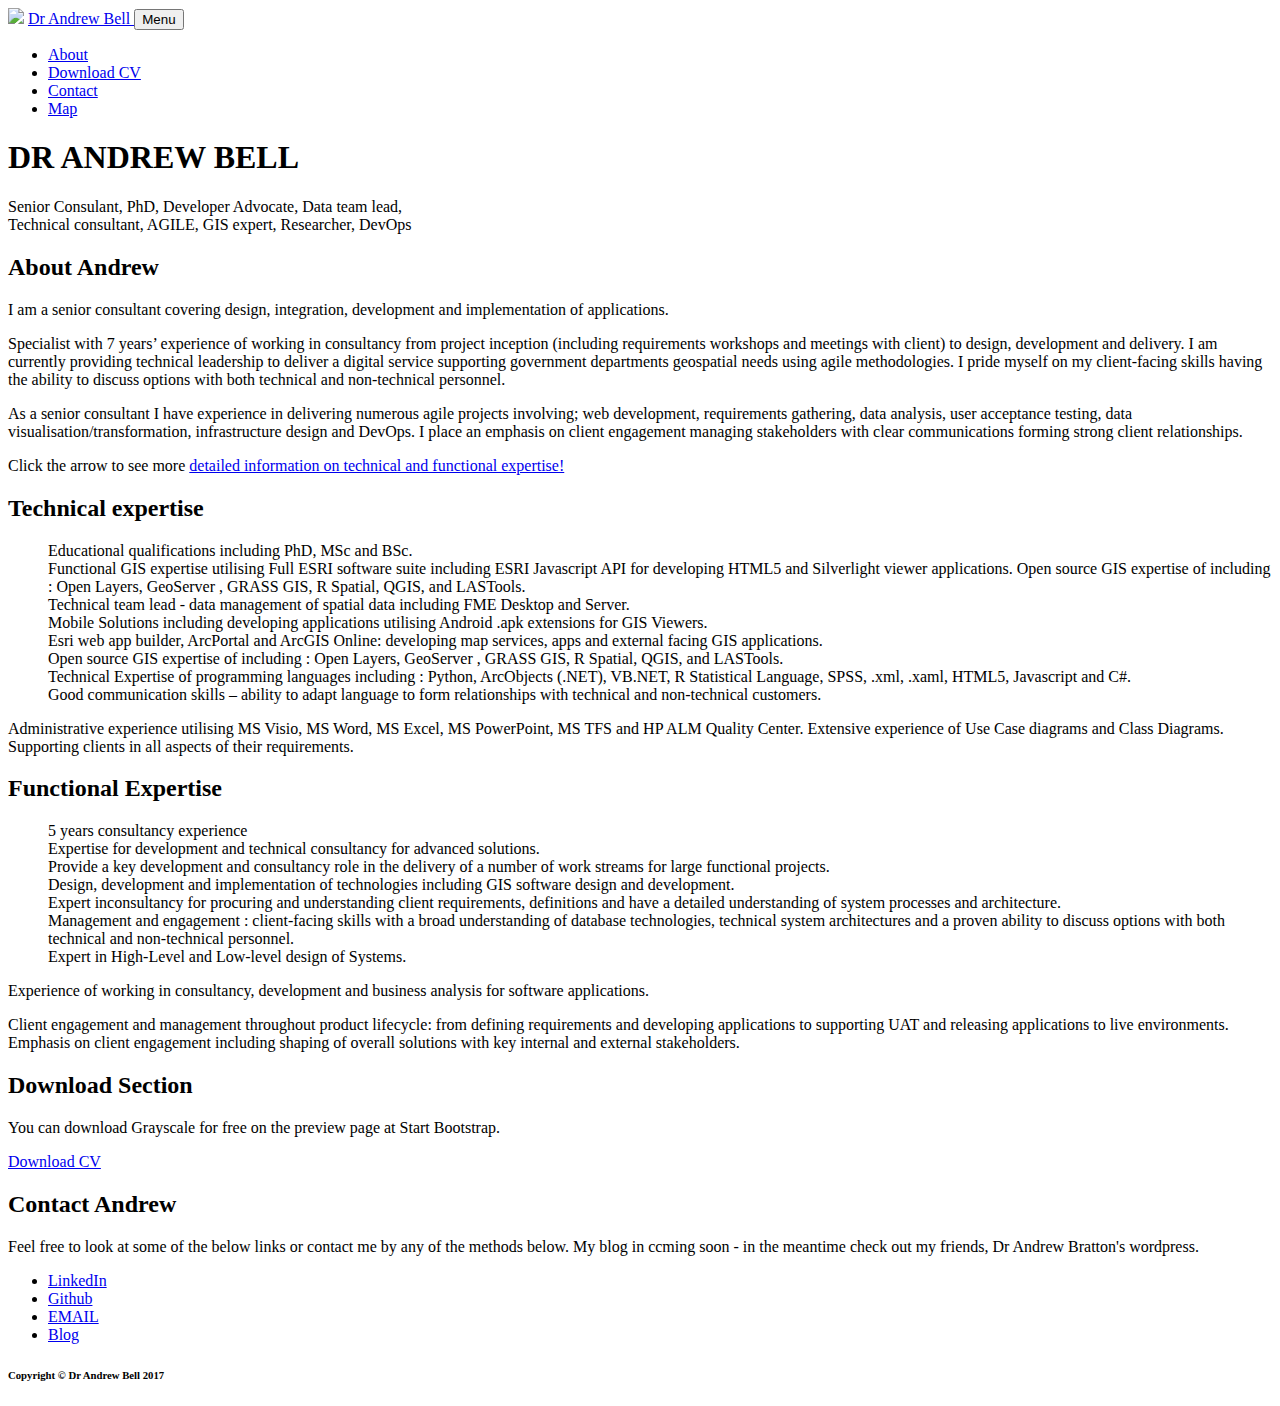
==== index.html @ 9862df85 "Files for bootstrap website" ====
﻿<!DOCTYPE html>
<html lang="en">

  <head>

    <meta charset="utf-8">
    <meta name="viewport" content="width=device-width, initial-scale=1, shrink-to-fit=no">
    <meta name="description" content="">
    <meta name="author" content="">

    <title>Dr Andrew Bell Personal Page</title>

    <!-- Bootstrap core CSS -->
    <link href="vendor/bootstrap/css/bootstrap.min.css" rel="stylesheet">

    <!-- Custom fonts for this template -->
    <link href="vendor/font-awesome/css/font-awesome.min.css" rel="stylesheet" type="text/css">
    <link href="https://fonts.googleapis.com/css?family=Lora:400,700,400italic,700italic" rel="stylesheet" type="text/css">
    <link href='https://fonts.googleapis.com/css?family=Cabin:700' rel='stylesheet' type='text/css'>

    <!-- Custom styles for this template -->
    <link href="css/grayscale.css" rel="stylesheet">

    <!-- Mapbox styles-->
    <script src='https://api.tiles.mapbox.com/mapbox-gl-js/v0.39.1/mapbox-gl.js'></script>
    <link href='https://api.tiles.mapbox.com/mapbox-gl-js/v0.39.1/mapbox-gl.css' rel='stylesheet' />

    <!--JQUERY reference-->
    <script src="https://ajax.googleapis.com/ajax/libs/jquery/3.2.1/jquery.min.js"></script>



  </head>

  <body id="page-top">

    <!-- Navigation -->
    <nav class="navbar navbar-expand-lg navbar-light fixed-top" id="mainNav">
      <div class="container">
          <a class="navbar-brand js-scroll-trigger" href="#page-top"> <img style="	width: 64px;" src="img/profile-pic.jpg"></a>
          <a class="navbar-brand js-scroll-trigger" href="#about"> Dr Andrew Bell </a>
        <button class="navbar-toggler navbar-toggler-right" type="button" data-toggle="collapse" data-target="#navbarResponsive" aria-controls="navbarResponsive" aria-expanded="false" aria-label="Toggle navigation">
          Menu
          <i class="fa fa-bars"></i>
        </button>
        <div class="collapse navbar-collapse" id="navbarResponsive">
          <ul class="navbar-nav ml-auto">
            <li class="nav-item">
              <a class="nav-link js-scroll-trigger" href="#about">About</a>
            </li>
            <li class="nav-item">
              <a class="nav-link js-scroll-trigger" href="#download">Download CV</a>
            </li>
            <li class="nav-item">
              <a class="nav-link js-scroll-trigger" href="#contact">Contact</a>
            </li>
              <li class="nav-item">
                  <a class="nav-link js-scroll-trigger" data-toggle="tooltip" title="Latest mapping project" href=" #map">Map</a>
              </li>
          </ul>
        </div>
      </div>
    </nav>

    <!-- Intro Header -->
    <header class="masthead">
      <div class="intro-body">
        <div class="container">
          <div class="row">
            <div class="col-lg-8 mx-auto">
              <h1 class="brand-heading">DR ANDREW BELL</h1>
              <p class="intro-text">Senior Consulant, PhD, Developer Advocate, Data team lead, 
                <br> Technical consultant, AGILE, GIS expert, Researcher, DevOps</p>
              <a href="#about" class="btn btn-circle js-scroll-trigger">
                <i class="fa fa-angle-double-down animated"></i>
              </a>
            </div>
          </div>
        </div>
      </div>
    </header>

    <!-- About Section -->
    <section id="about" class="content-section text-center">
      <div class="container">
        <div class="row">
          <div class="col-lg-8 mx-auto">
            <h2>About Andrew</h2>
            <p>I am a senior consultant covering design, integration, development and implementation of applications.</p>
            <p>Specialist with 7 years’ experience of working in consultancy from project inception (including requirements workshops and meetings with client) to design, development and delivery. I am currently providing technical leadership to deliver a digital service supporting government departments geospatial needs using agile methodologies. I pride myself on my client-facing skills having the ability to discuss options with both technical and non-technical personnel.</p>
              <p>As a senior consultant I have experience in delivering numerous agile projects involving; web development, requirements gathering, data analysis, user acceptance testing, data visualisation/transformation, infrastructure design and DevOps. I place an emphasis on client engagement managing stakeholders with clear communications forming strong client relationships.</p>
              <p>Click the arrow to see more <a href="#aboutmore">detailed information on technical and functional expertise!</a></p>
              <a href="#aboutmore" class="btn btn-circle js-scroll-trigger">
                <i class="fa fa-angle-double-down animated"></i>
              </a>          
          </div>
        </div>
      </div>
    </section>

      <!-- new About Section -->
      <section id="aboutmore" class="content-section text-center">
          <div class="container">
              <div class="row">
                  <div class="col-md-6 mx-auto">
                      <h2>Technical expertise</h2>
                          <p>
                              <ul style="list-style-type:none">
                                  <li>Educational qualifications including PhD, MSc and BSc.</li>
                                  <li>Functional GIS expertise utilising Full ESRI software suite including ESRI Javascript API for developing HTML5 and Silverlight viewer applications. Open source GIS expertise of including : Open Layers, GeoServer , GRASS GIS, R Spatial, QGIS, and LASTools.</li>
                                  <li>Technical team lead - data management of spatial data including FME Desktop and Server.</li>
                                  <li>Mobile Solutions including developing applications utilising Android .apk extensions for GIS Viewers.</li>
                                  <li>Esri web app builder, ArcPortal and ArcGIS Online: developing map services, apps and external facing GIS applications.</li>
                                  <li>Open source GIS expertise of including : Open Layers, GeoServer , GRASS GIS, R Spatial, QGIS, and LASTools.</li>
                                  <li>Technical Expertise of programming languages including : Python, ArcObjects (.NET), VB.NET, R Statistical Language, SPSS, .xml, .xaml, HTML5, Javascript and C#.</li>
                                  <li>Good communication skills – ability to adapt language to form relationships with technical and non-technical customers.</li>
                              </ul>
                          </p>
                      <p>Administrative experience utilising MS Visio, MS Word, MS Excel, MS PowerPoint, MS TFS and HP ALM Quality Center. Extensive experience of Use Case diagrams and Class Diagrams. Supporting clients in all aspects of their requirements.</p>
                  </div>
                  <div class="col-md-6 mx-auto">
                      <h2>Functional Expertise</h2>
                      <p>
                          <ul style ="list-style-type:none">
                            <li>5 years consultancy experience</li>
                            <li>Expertise for development and technical consultancy for advanced solutions.</li>
                            <li>Provide a key development and consultancy role in the delivery of a number of work streams for large functional projects.</li>
                            <li>Design, development and implementation of technologies including GIS software design and development.</li>
                            <li>Expert inconsultancy for procuring and understanding client requirements, definitions and have a detailed understanding of system processes and architecture. </li>
                            <li>Management and engagement : client-facing skills with a broad understanding of database technologies, technical system architectures and a proven ability to discuss options with both technical and non-technical personnel.</li>
                            <li>Expert in High-Level and Low-level design of Systems.</li>                         
                           </ul>             
                      </p>
                      <p>
                          Experience of working in consultancy, development and business analysis for software applications.
                      </p>
                      <p>Client engagement and management throughout product lifecycle: from defining requirements and developing applications to supporting UAT and releasing applications to live environments. Emphasis on client engagement including shaping of overall solutions with key internal and external stakeholders.</p>
                        </div>
                            </div>
              <div class="row">
                  <div class="col-lg-8 mx-auto">
                      <a href="#download" class="btn btn-circle js-scroll-trigger">
                          <i class="fa fa-angle-double-down animated"></i>
                      </a>
                  </div>
              </div>
          </div>
      </section>

    <!-- Download Section -->
    <section id="download" class="download-section content-section text-center">
      <div class="container">
        <div class="col-lg-8 mx-auto">
          <h2>Download Section</h2>
          <p>You can download Grayscale for free on the preview page at Start Bootstrap.</p>
            <a href="img/ABELL_SummaryCV.docx" class="btn btn-default btn-lg">
                <i class="fa fa-file-pdf-o fa-fw"></i>
                <span class="network-name">Download CV</span>
            </a>
        </div>
      </div>
    </section>

    <!-- Contact Section -->
    <section id="contact" class="content-section text-center">
      <div class="container">
        <div class="row">
          <div class="col-lg-8 mx-auto">
            <h2>Contact Andrew</h2>
            <p>Feel free to look at some of the below links or contact me by any of the methods below. My blog in ccming soon - in the meantime check out my friends, Dr Andrew Bratton's wordpress.
              <!--<a href="http://startbootstrap.com/template-overviews/grayscale/">Grayscale template overview page</a>
              on Start Bootstrap to give some feedback about this theme!</p>--></p>
            <ul class="list-inline banner-social-buttons">
              <li class="list-inline-item">
                  <a href="https://www.linkedin.com/in/dr-andrew-bell-60716441/" class="btn btn-default btn-lg">
                      <i class="fa fa-linkedin-square fa-fw"></i>
                      <span class="network-name">LinkedIn</span>
                  </a>
              </li>
              <li class="list-inline-item">
                  <a href="https://github.com/arawak85" class="btn btn-default btn-lg">
                      <i class="fa fa-github fa-fw"></i>
                      <span class="network-name">Github</span>
                  </a>
              </li>
                <li class="list-inline-item">
                    <a href="mailto:arawak85@googlemail.com?subject=Contact from personal page" class="btn btn-default btn-lg">
                        <i class="fa fa-envelope-open fa-fw"></i>
                        <span class="network-name">EMAIL</span>
                    </a>
                </li>
                <li class="list-inline-item">
                    <a href="https://geoblogni.wordpress.com/" class="btn btn-default btn-lg">
                        <i class="fa fa-link fa-fw"></i>
                        <span class="network-name">Blog</span>
                    </a>
                </li>
            </ul>
          </div>
        </div>
      </div>
    </section>

    <!-- Map Section -->
    <div id="map"></div>

    <!-- Footer -->
    <footer>
      <div class="container text-center">
        <h6>Copyright &copy; Dr Andrew Bell 2017</h6>
      </div>
    </footer>

    <!-- Bootstrap core JavaScript -->
    <script src="vendor/jquery/jquery.min.js"></script>
    <script src="vendor/popper/popper.min.js"></script>
    <script src="vendor/bootstrap/js/bootstrap.min.js"></script>

    <!-- Plugin JavaScript -->
    <script src="vendor/jquery-easing/jquery.easing.min.js"></script>

    <!-- Google Maps API Key - Use your own API key to enable the map feature. More information on the Google Maps API can be found at https://developers.google.com/maps/ -->
    <!--<script src="https://maps.googleapis.com/maps/api/js?key=AIzaSyCRngKslUGJTlibkQ3FkfTxj3Xss1UlZDA&sensor=false"></script>-->
              
    <!-- Custom scripts for this template -->
    <script src="js/grayscale.min.js"></script>

    <!-- Mapping Element -->
      <script>
          mapboxgl.accessToken = 'pk.eyJ1IjoiYXJhd2FrODUiLCJhIjoiY2o2cXZrazVnMDJlODJxbjcxZTFmOHV5cCJ9.j0raV9ilyEAQzN2ACeNCHg';
          var map = new mapboxgl.Map({
              container: 'map', // container id
              style: 'mapbox://styles/arawak85/cj6rn7pko4lg92rnyx1pzhwck', // stylesheet location
              center: [-6.740386, 54.641707], // starting position [lng, lat]
              zoom: 7.91 // starting zoom
          });

          //CANDELETE FROM HERE -->
          var geojson = {
              type: 'FeatureCollection',
              features: [{
                  type: 'Feature',
                  geometry: {
                      type: 'Point',
                      coordinates: [-5.9, 54.689]
                  },
                  properties: {
                      title: 'Andrew Bell',
                      description: 'Technical Consultant, Belfast',
                      email: 'arawak85@googlemail.com'
                  }
              }]
          };

          // add markers to map
          geojson.features.forEach(function (marker) {

              // create a HTML element for each feature
              var el = document.createElement('div');
              el.className = 'marker';

              // make a marker for each feature and add to the map
              new mapboxgl.Marker(el, { offset: [-50 / 2, -50 / 2] })
              .setLngLat(marker.geometry.coordinates)
              .setPopup(new mapboxgl.Popup({ offset: 25 }) // add popups
              .setHTML('<h3>' + marker.properties.title + '</h3><p>' + marker.properties.description +'</p><p>'+ marker.properties.email +'</p>'))
              .addTo(map);
          });

          // Add zoom and rotation controls to the map.
          map.addControl(new mapboxgl.NavigationControl());
      </script>

      <!--Script to get the tooltips for bootstrap-->
      <script>
          $(document).ready(function () {
              $('[data-toggle="tooltip"]').tooltip();
          });
      </script>

  </body>

</html>
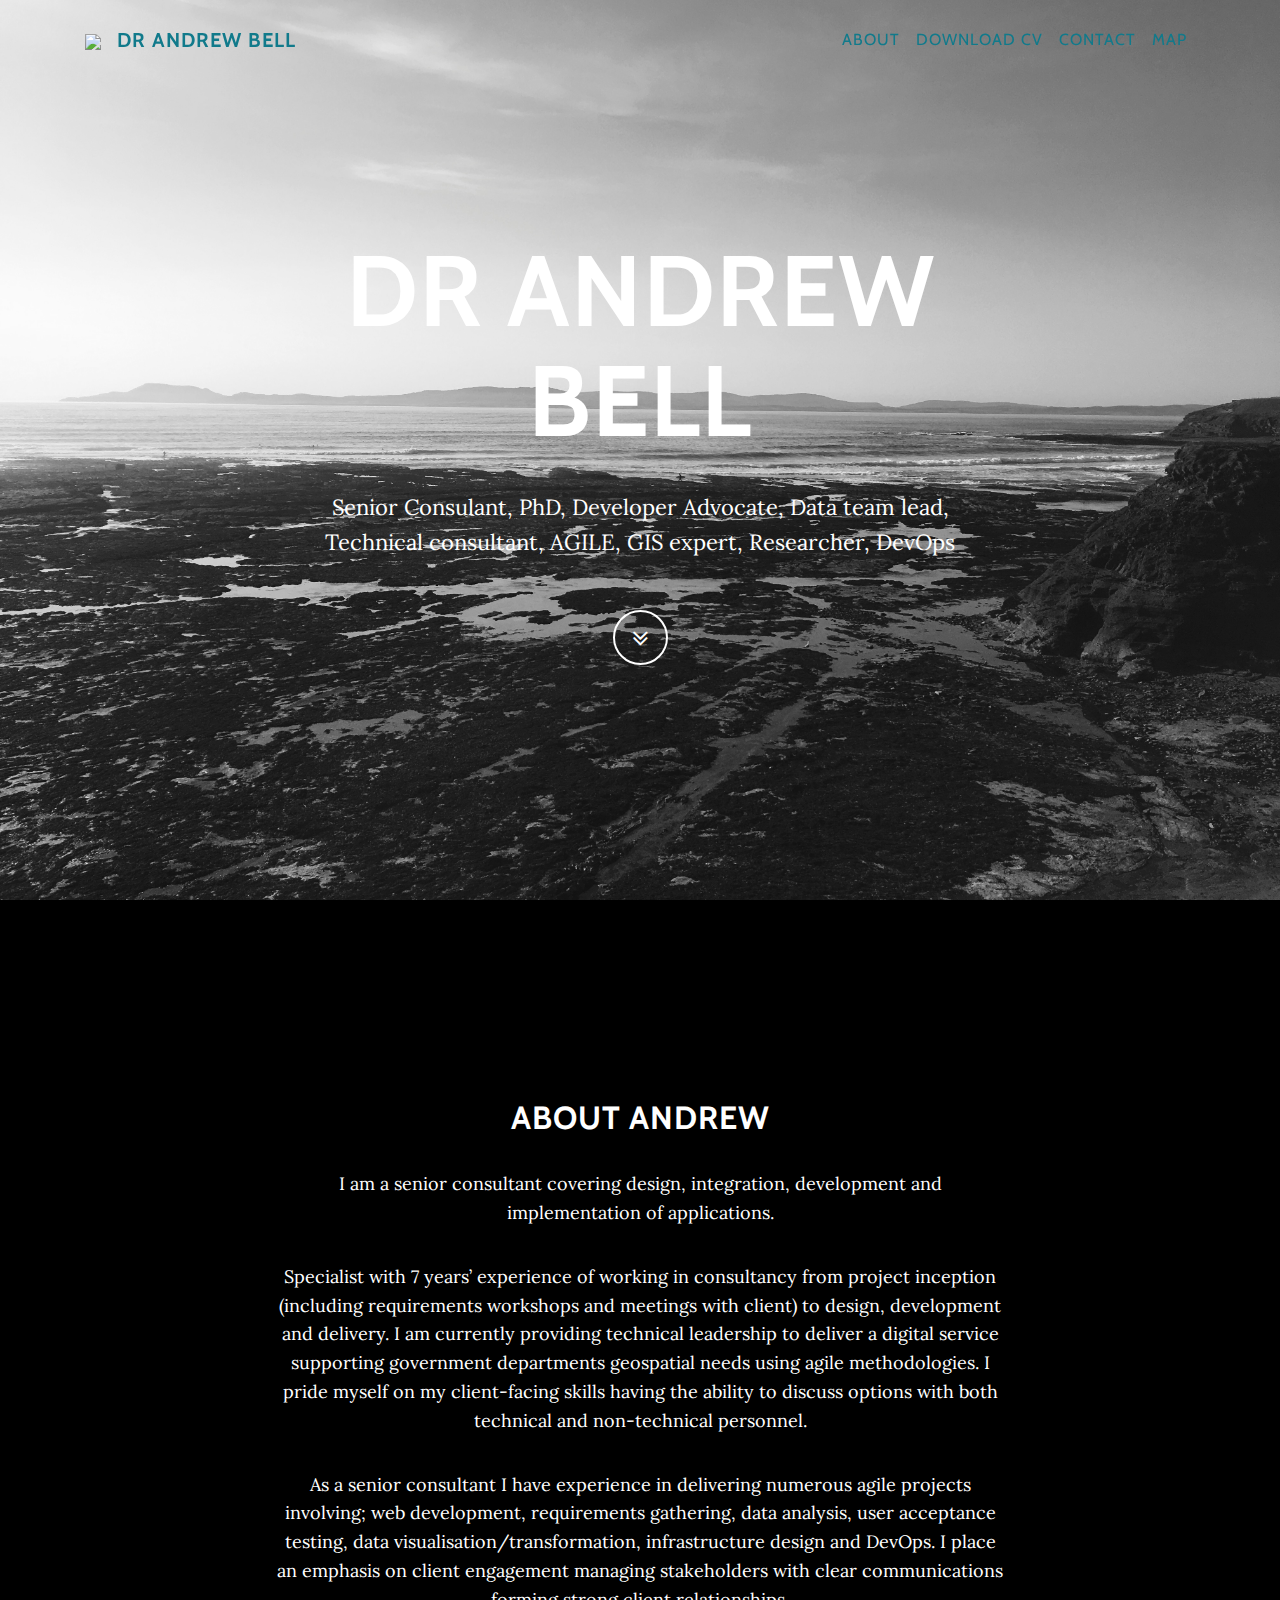
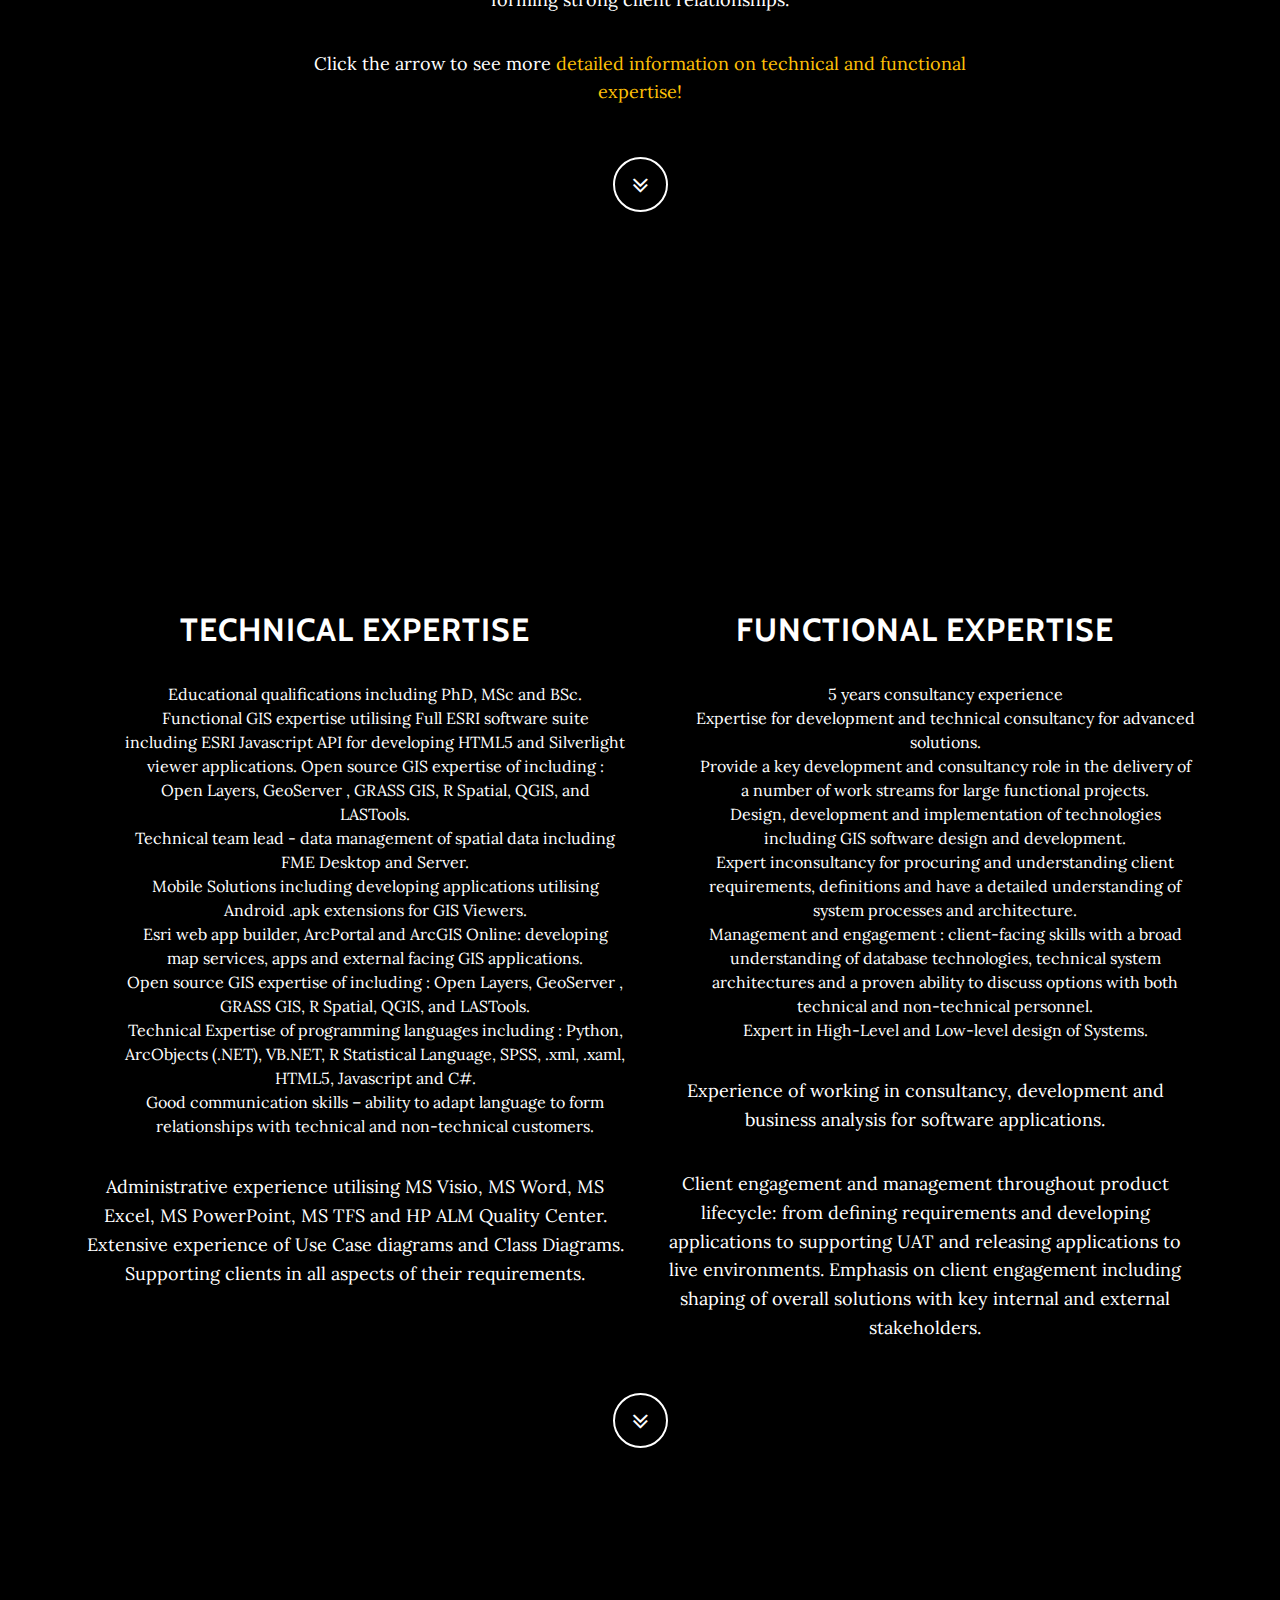
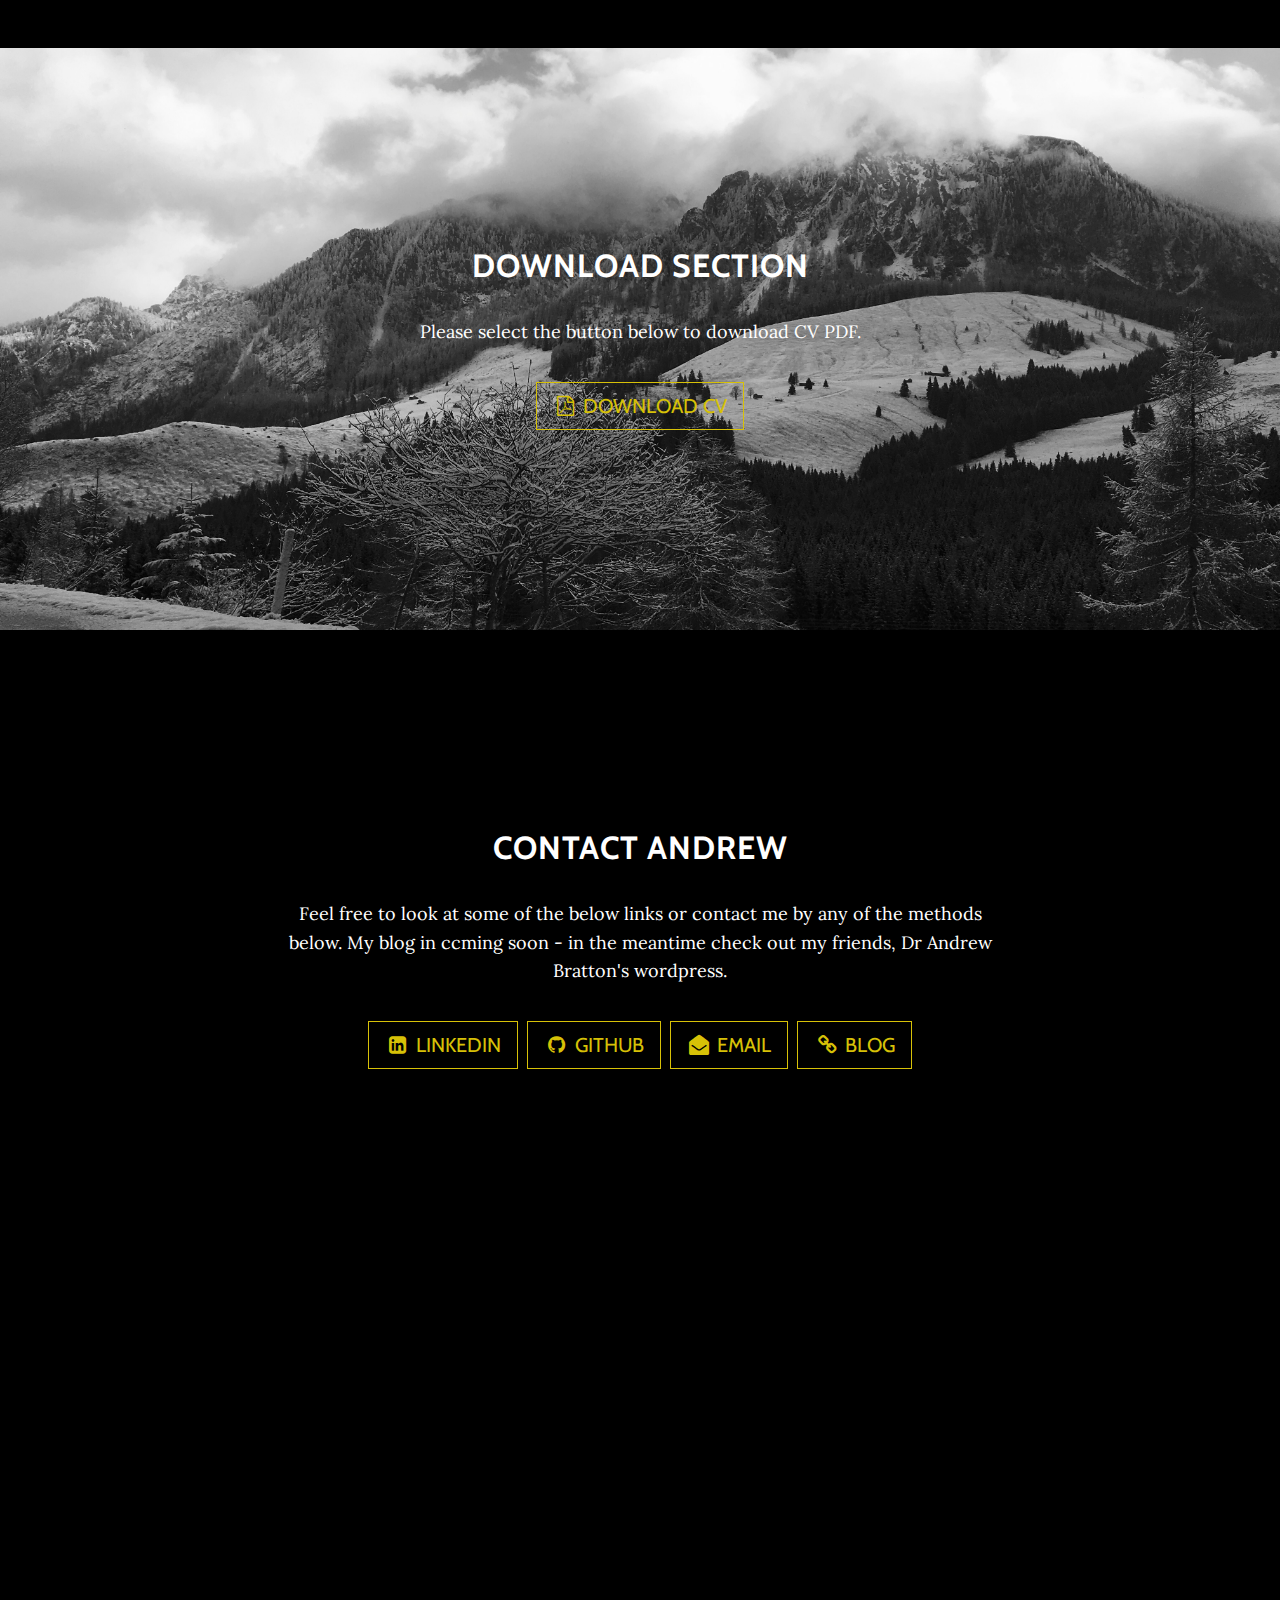
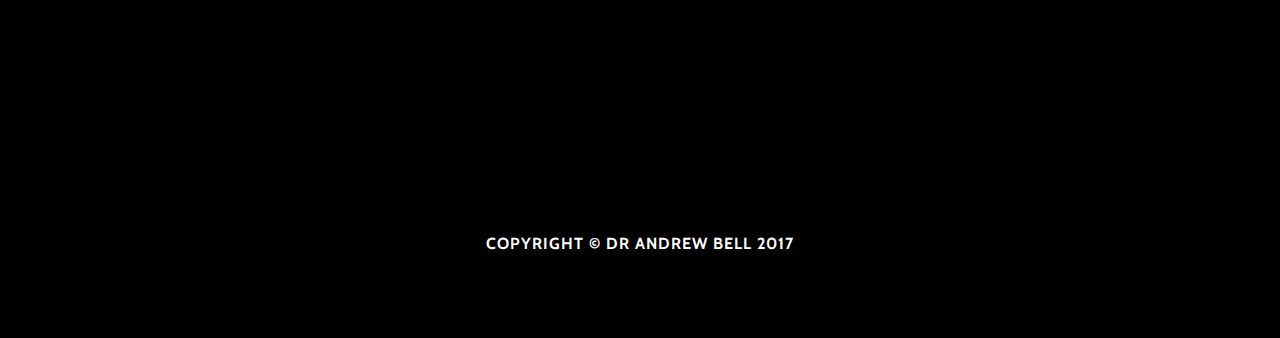
==== commit 6021271f: "Update index.html" ====
--- a/index.html
+++ b/index.html
@@ -152,8 +152,8 @@
       <div class="container">
         <div class="col-lg-8 mx-auto">
           <h2>Download Section</h2>
-          <p>You can download Grayscale for free on the preview page at Start Bootstrap.</p>
-            <a href="img/ABELL_SummaryCV.docx" class="btn btn-default btn-lg">
+          <p>Please select the button below to download CV PDF.</p>
+            <a href="img/ABELL_SummaryCV.pdf" class="btn btn-default btn-lg">
                 <i class="fa fa-file-pdf-o fa-fw"></i>
                 <span class="network-name">Download CV</span>
             </a>
--- a/css/grayscale.css
+++ b/css/grayscale.css
@@ -0,0 +1,243 @@
+/*!
+ * Start Bootstrap - Grayscale v4.0.0-beta (http://startbootstrap.com/template-overviews/grayscale)
+ * Copyright 2013-2017 Start Bootstrap
+ * Licensed under MIT (https://github.com/BlackrockDigital/startbootstrap-grayscale/blob/master/LICENSE)
+ */
+body {
+  font-family: 'Lora', 'Helvetica Neue', Helvetica, Arial, sans-serif;
+  position: relative;
+  width: 100%;
+  height: 100%;
+  color: white;
+  background-color: black; }
+
+html {
+  width: 100%;
+  height: 100%; }
+
+h1,
+h2,
+h3,
+h4,
+h5,
+h6 {
+  font-family: 'Cabin', 'Helvetica Neue', Helvetica, Arial, sans-serif;
+  font-weight: 700;
+  margin: 0 0 35px;
+  letter-spacing: 1px;
+  text-transform: uppercase; }
+
+p {
+  font-size: 16px;
+  line-height: 1.5;
+  margin: 0 0 25px; }
+  @media (min-width: 768px) {
+    p {
+      font-size: 18px;
+      line-height: 1.6;
+      margin: 0 0 35px; } }
+
+a {
+  -webkit-transition: all 0.2s ease-in-out;
+  -moz-transition: all 0.2s ease-in-out;
+  transition: all 0.2s ease-in-out;
+  color: #ffc107; }
+  a:focus, a:hover {
+    text-decoration: none;
+    color: #1d9b6c; }
+
+#mainNav {
+  font-family: 'Cabin', 'Helvetica Neue', Helvetica, Arial, sans-serif;
+  margin-bottom: 0;
+  text-transform: uppercase;
+  border-bottom: 1px solid rgba(255, 255, 255, 0.3);
+  background-color: black; }
+  #mainNav .navbar-toggler {
+    font-size: 14px;
+    padding: 11px;
+    color: white;
+    border: 1px solid white; }
+  #mainNav .navbar-brand {
+    font-weight: 700; }
+  #mainNav a {
+    color: #117a8b; }
+  #mainNav .navbar-nav .nav-item {
+    -webkit-transition: background 0.3s ease-in-out;
+    -moz-transition: background 0.3s ease-in-out;
+    transition: background 0.3s ease-in-out; }
+    #mainNav .navbar-nav .nav-item:hover {
+      color: fade(white, 80%);
+      outline: none;
+      background-color: transparent; }
+    #mainNav .navbar-nav .nav-item:active, #mainNav .navbar-nav .nav-item:focus {
+      outline: none;
+      background-color: transparent; }
+  @media (min-width: 992px) {
+    #mainNav {
+      padding-top: 20px;
+      padding-bottom: 20px;
+      -webkit-transition: background 0.3s ease-in-out, padding-top 0.3s ease-in-out, padding-bottom 0.3s;
+      -moz-transition: background 0.3s ease-in-out, padding-top 0.3s ease-in-out, padding-bottom 0.3s;
+      transition: background 0.3s ease-in-out, padding-top 0.3s ease-in-out, padding-bottom 0.3s;
+      letter-spacing: 1px;
+      border-bottom: none;
+      background: transparent; }
+      #mainNav.navbar-shrink {
+        padding-top: 10px;
+        padding-bottom: 10px;
+        border-bottom: 1px solid rgba(255, 255, 255, 0.3);
+        background: black; }
+      #mainNav .nav-link.active {
+        outline: none;
+        background-color: rgba(255, 255, 255, 0.3); }
+        #mainNav .nav-link.active:hover {
+          color: white; } }
+
+.masthead {
+  display: table;
+  width: 100%;
+  height: auto;
+  padding: 200px 0;
+  text-align: center;
+  color: white;
+  background: url("../img/intro-bg.jpg") no-repeat bottom center scroll;
+  background-color: black;
+  -webkit-background-size: cover;
+  -moz-background-size: cover;
+  -o-background-size: cover;
+  background-size: cover; }
+  .masthead .intro-body {
+    display: table-cell;
+    vertical-align: middle; }
+    .masthead .intro-body .brand-heading {
+      font-size: 50px; }
+    .masthead .intro-body .intro-text {
+      font-size: 30px; }
+  @media (min-width: 768px) {
+    .masthead {
+      height: 100%;
+      padding: 0; }
+      .masthead .intro-body .brand-heading {
+        font-size: 100px; }
+      .masthead .intro-body .intro-text {
+        font-size: 22px; } }
+
+.btn-circle {
+  font-size: 26px;
+  width: 55px;
+  height: 55px;
+  margin-top: 15px;
+  line-height: 38px;
+  -webkit-transition: background 0.3s ease-in-out;
+  -moz-transition: background 0.3s ease-in-out;
+  transition: background 0.3s ease-in-out;
+  color: white;
+  border: 2px solid white;
+  border-radius: 100% !important;
+  background: transparent; }
+  .btn-circle:focus, .btn-circle:hover {
+    color: white;
+    outline: none;
+    background: rgba(255, 255, 255, 0.1); }
+
+.content-section {
+  padding-top: 150px;
+  padding-bottom: 150px; }
+
+.download-section {
+  color: white;
+  background: url("../img/downloads-bg.jpg") no-repeat center center scroll;
+  background-color: black;
+  -webkit-background-size: cover;
+  -moz-background-size: cover;
+  -o-background-size: cover;
+  background-size: cover; }
+
+#map {
+  width: 100%;
+  height: 400px; }
+
+.marker {
+  /*background-image: url("../img/profile-pic.jpg");*/
+  background-image: url("https://www.mapbox.com/mapbox.js/assets/images/astronaut2.png");
+  background-size: cover;
+  width: 50px;
+  height: 50px;
+  border-radius: 50%;
+  cursor: pointer;
+}
+
+.mapboxgl-popup {
+  max-width: 400px;
+}
+
+.mapboxgl-popup-content {
+  text-align: center;
+  font-family: 6px/12px 'Open Sans', sans-serif;
+  color: black;
+}
+
+@media (min-width: 992px) {
+  .content-section {
+  padding-top: 200px;
+  padding-bottom: 200px;}
+
+  #map {
+    height: 500px; } }
+
+.btn {
+  font-family: 'Cabin', 'Helvetica Neue', Helvetica, Arial, sans-serif;
+  font-weight: 400;
+  -webkit-transition: all 0.3s ease-in-out;
+  -moz-transition: all 0.3s ease-in-out;
+  transition: all 0.3s ease-in-out;
+  text-transform: uppercase;
+  border-radius: 0; }
+
+.btn-default {
+  color: #d7c107;
+  border: 1px solid #d7c107;
+  background-color: transparent; }
+  .btn-default:focus, .btn-default:hover {
+    color: black;
+    border: 1px solid #d7c107;
+    outline: none;
+    background-color: #d7c107; }
+
+ul.banner-social-buttons {
+  margin-top: 0; }
+  @media (max-width: 1199px) {
+    ul.banner-social-buttons {
+      margin-top: 15px; } }
+  @media (max-width: 767px) {
+    ul.banner-social-buttons li {
+      display: block;
+      margin-bottom: 20px;
+      padding: 0; }
+      ul.banner-social-buttons li:last-child {
+        margin-bottom: 0; } }
+
+footer {
+  padding: 50px 0; }
+  footer p {
+    font-size: 14px;
+    margin: 0; }
+
+::-moz-selection {
+  background: #fcfcfc;
+  background: rgba(255, 255, 255, 0.2);
+  text-shadow: none; }
+
+::selection {
+  background: #fcfcfc;
+  background: rgba(255, 255, 255, 0.2);
+  text-shadow: none; }
+
+img::selection {
+  background: transparent; }
+
+img::-moz-selection {
+  background: transparent; }
+
+body {
+  -webkit-tap-highlight-color: rgba(255, 255, 255, 0.2); }
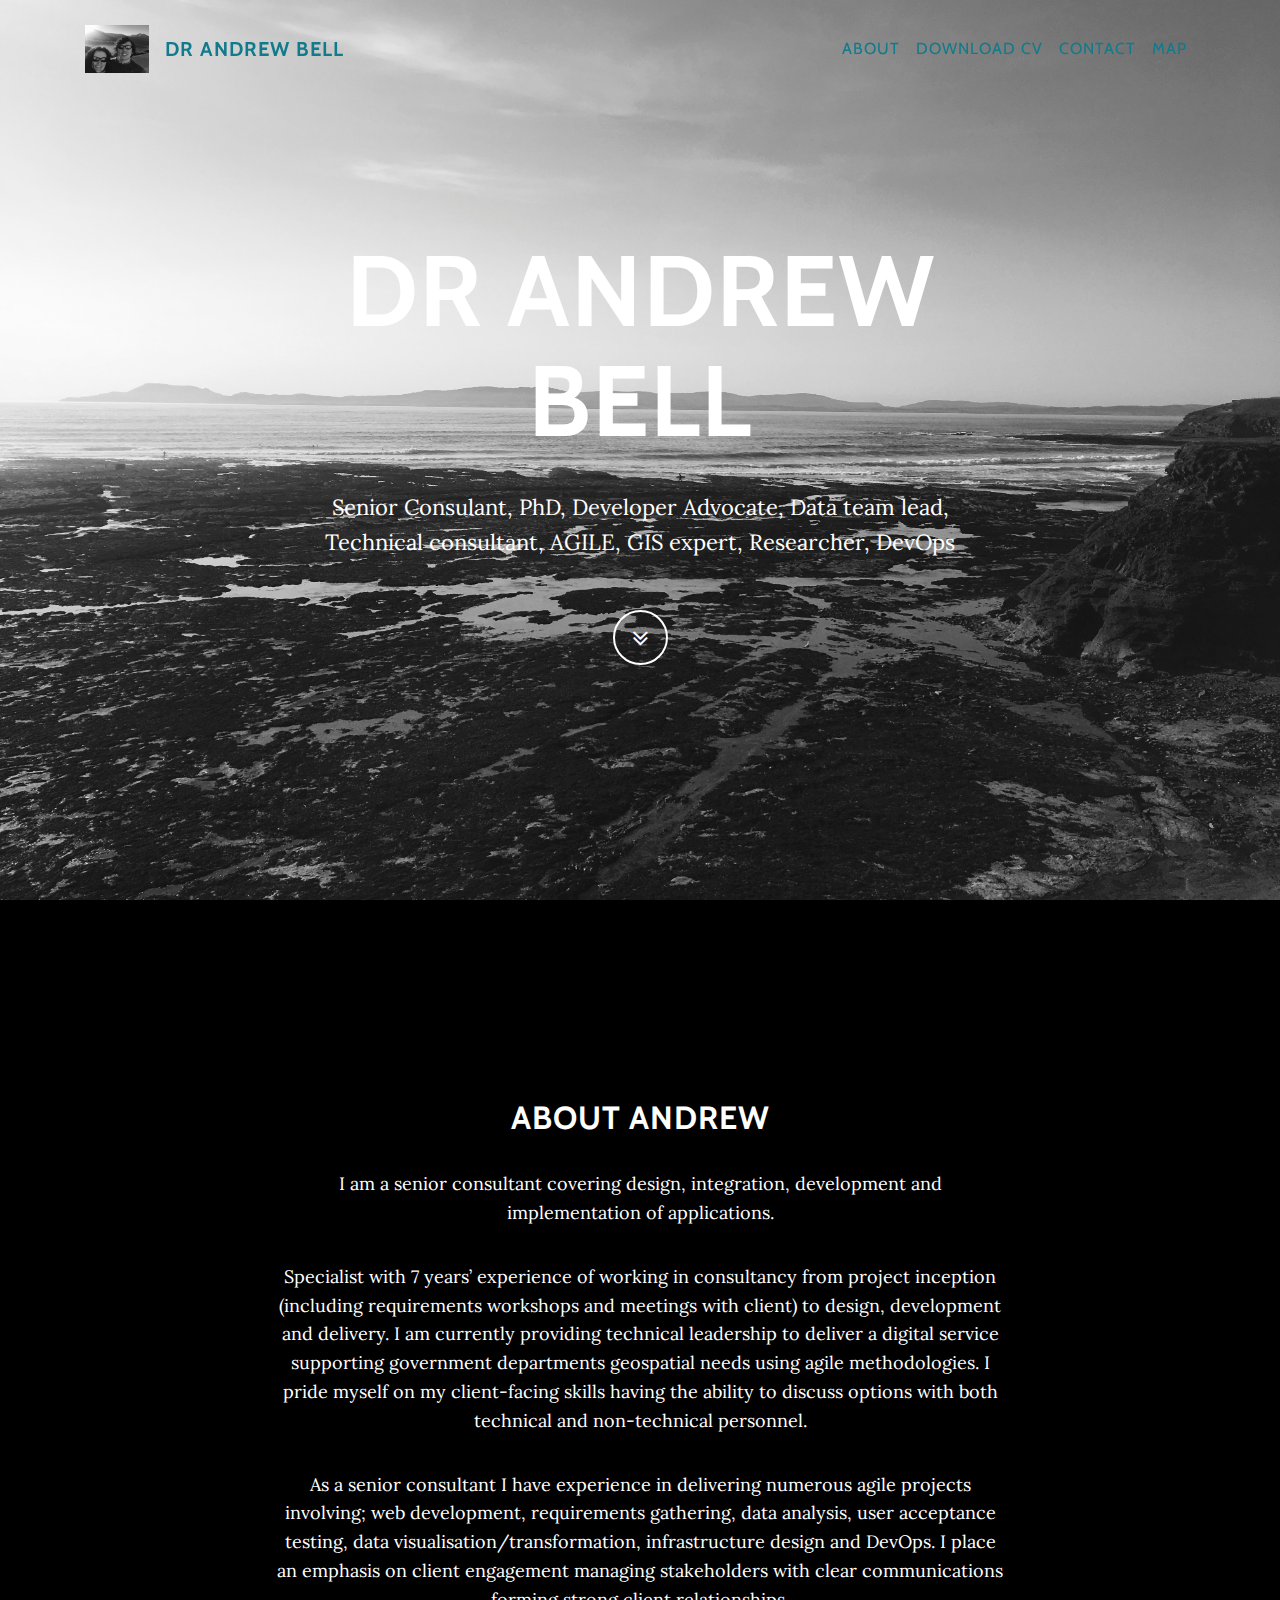
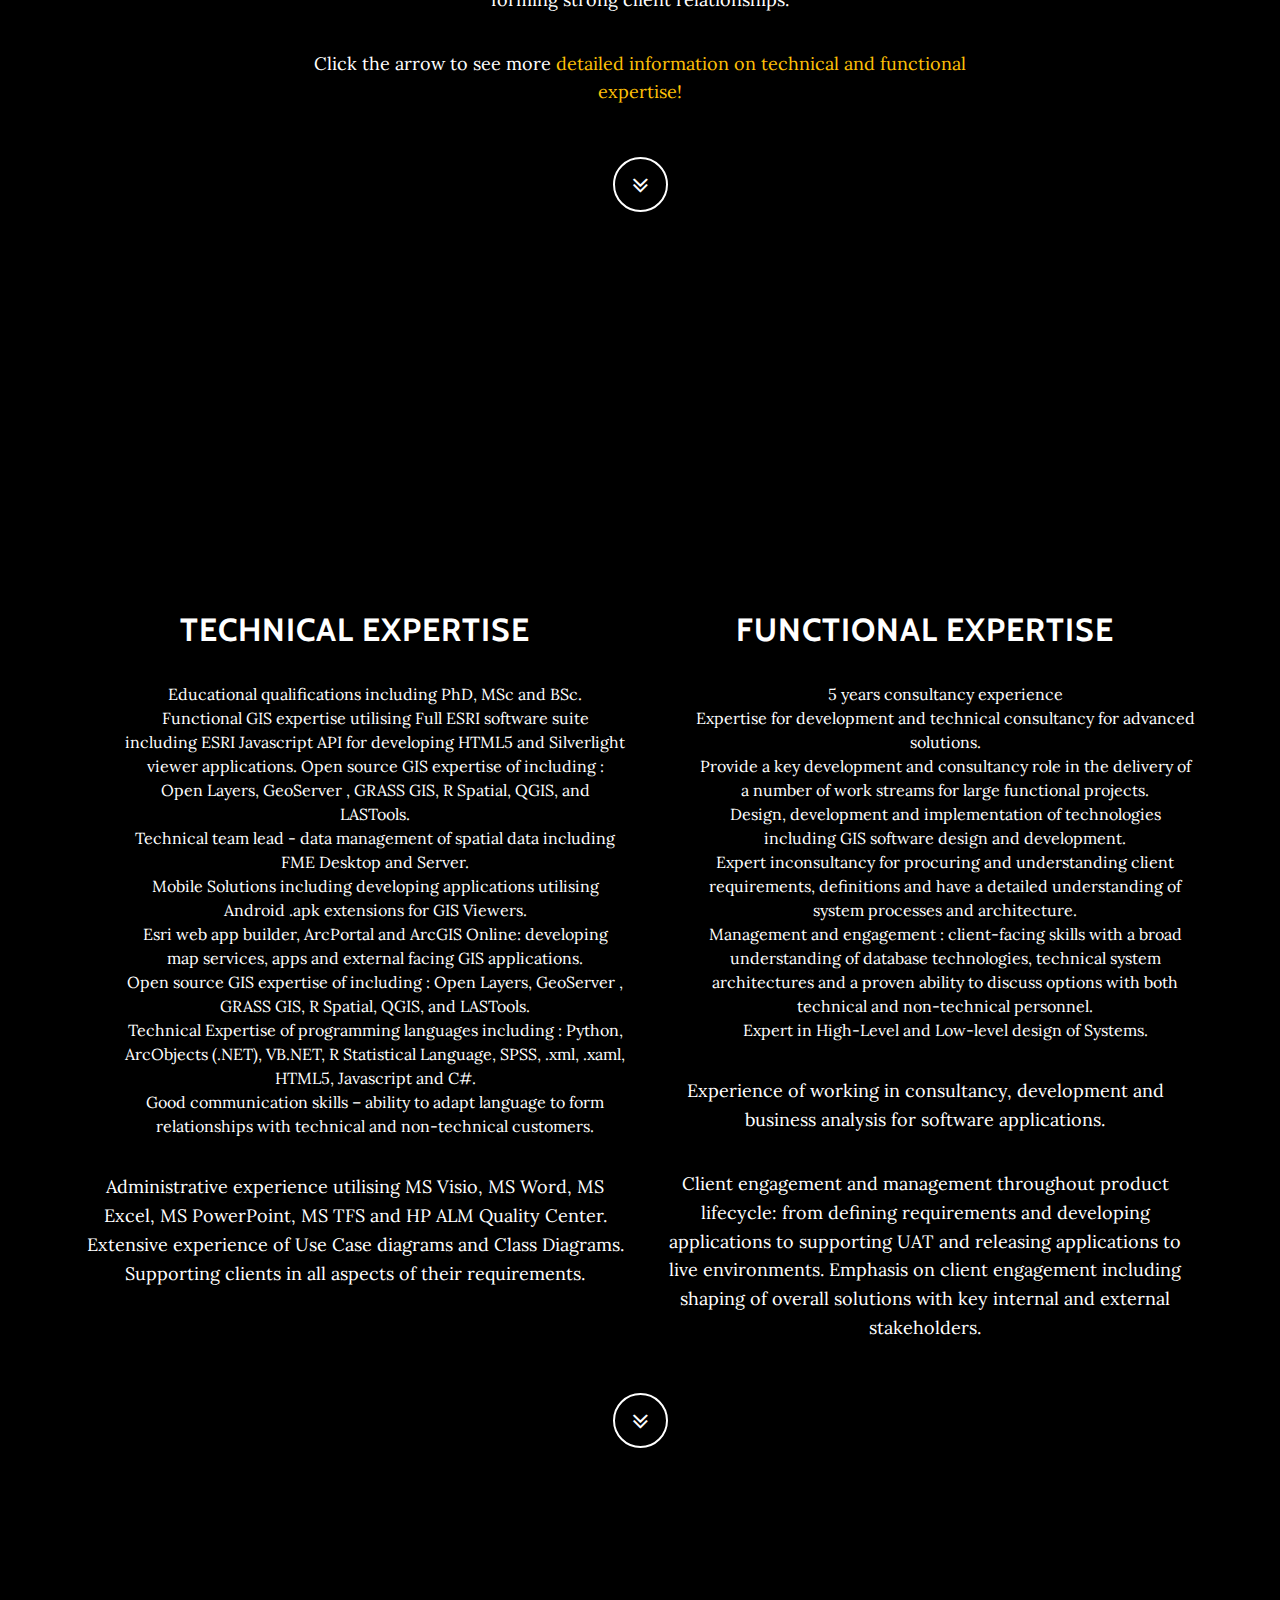
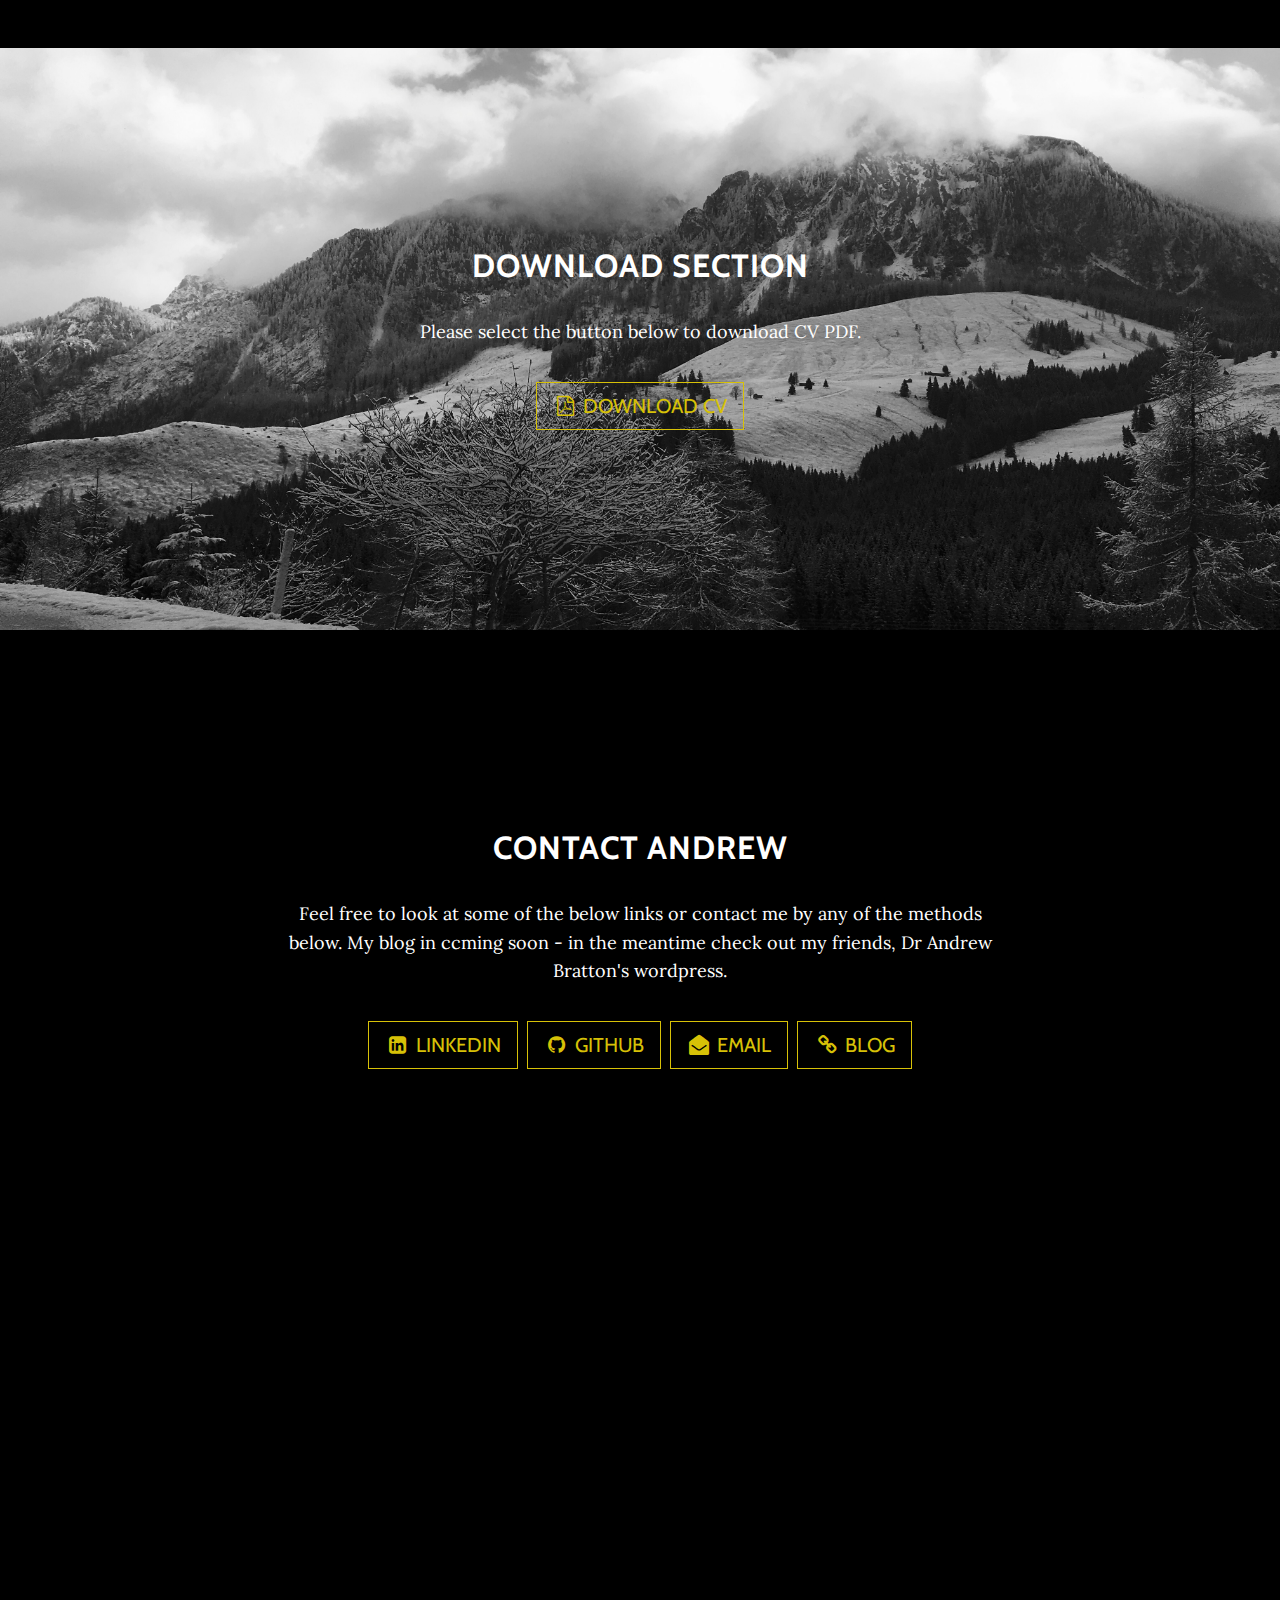
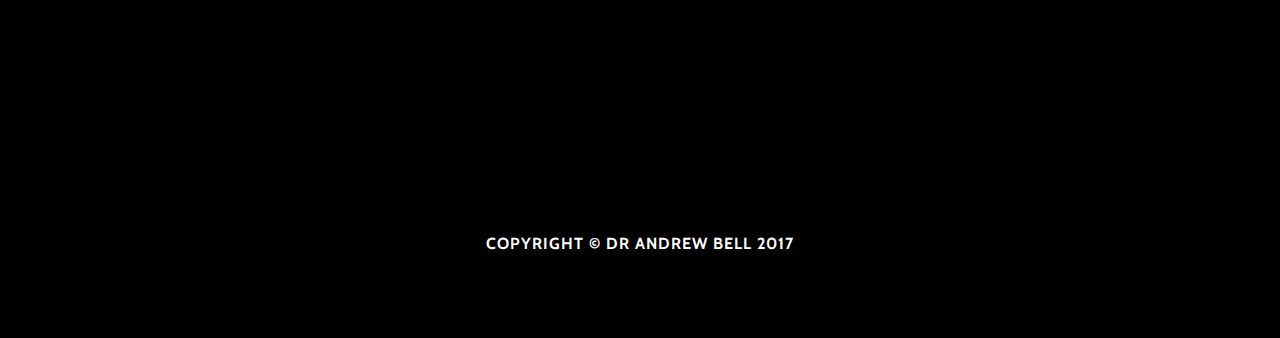
==== commit fef6c6c0: "Update index.html" ====
--- a/index.html
+++ b/index.html
@@ -37,7 +37,7 @@
     <!-- Navigation -->
     <nav class="navbar navbar-expand-lg navbar-light fixed-top" id="mainNav">
       <div class="container">
-          <a class="navbar-brand js-scroll-trigger" href="#page-top"> <img style="	width: 64px;" src="img/profile-pic.jpg"></a>
+          <a class="navbar-brand js-scroll-trigger" href="#page-top"> <img style="	width: 64px;" src="img/profile-pic.JPG"></a>
           <a class="navbar-brand js-scroll-trigger" href="#about"> Dr Andrew Bell </a>
         <button class="navbar-toggler navbar-toggler-right" type="button" data-toggle="collapse" data-target="#navbarResponsive" aria-controls="navbarResponsive" aria-expanded="false" aria-label="Toggle navigation">
           Menu
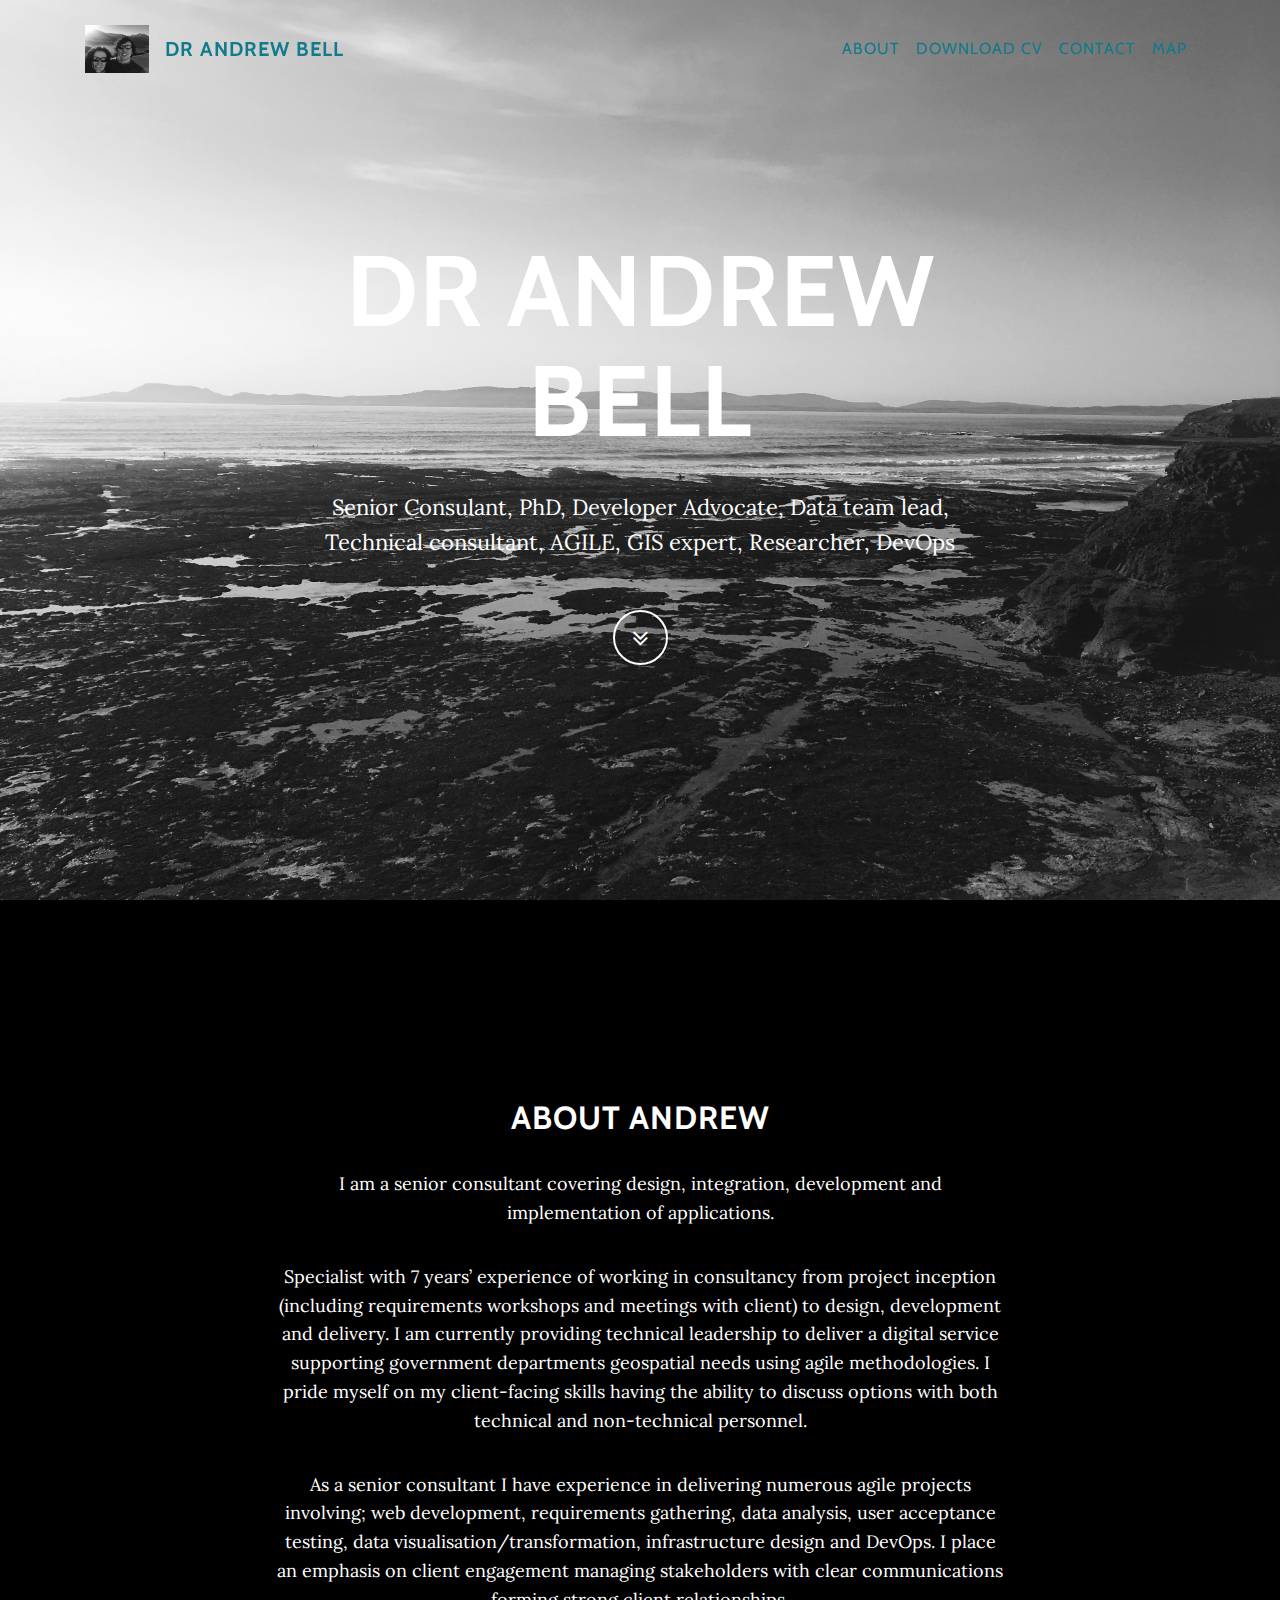
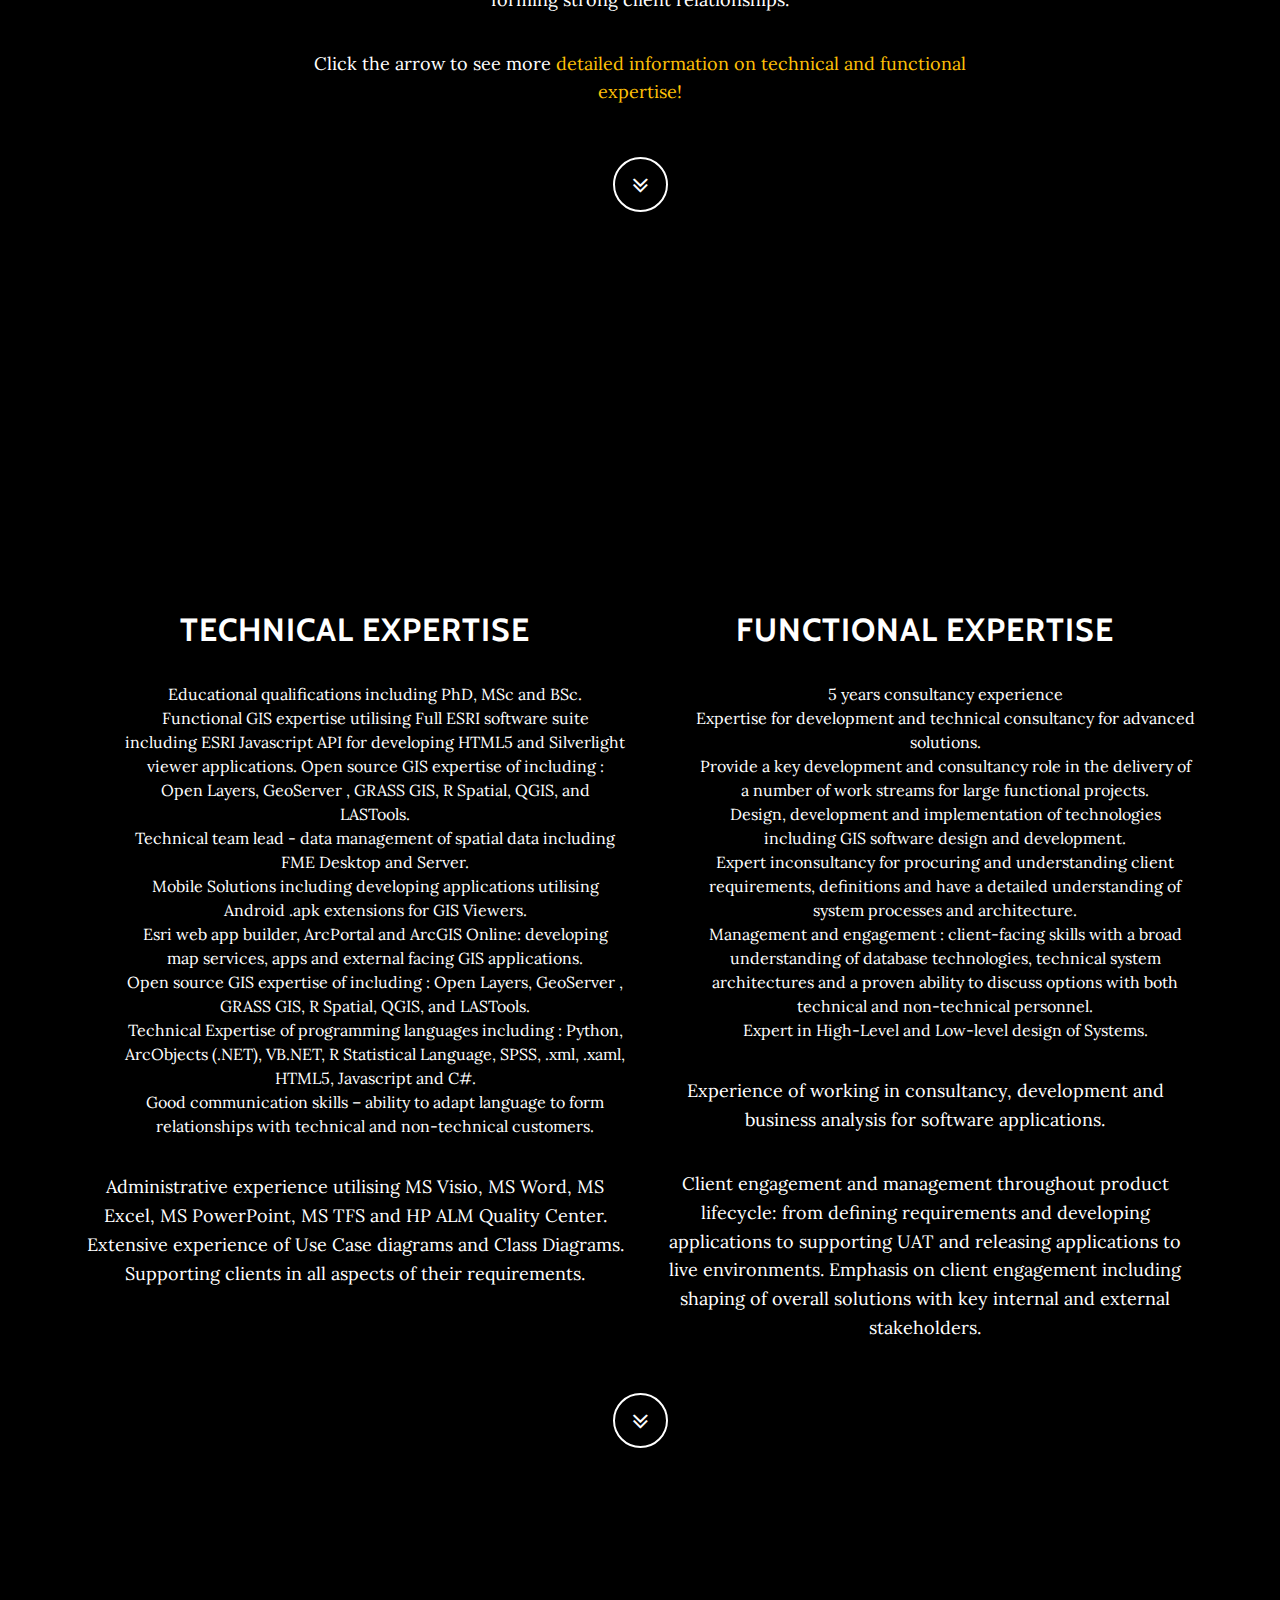
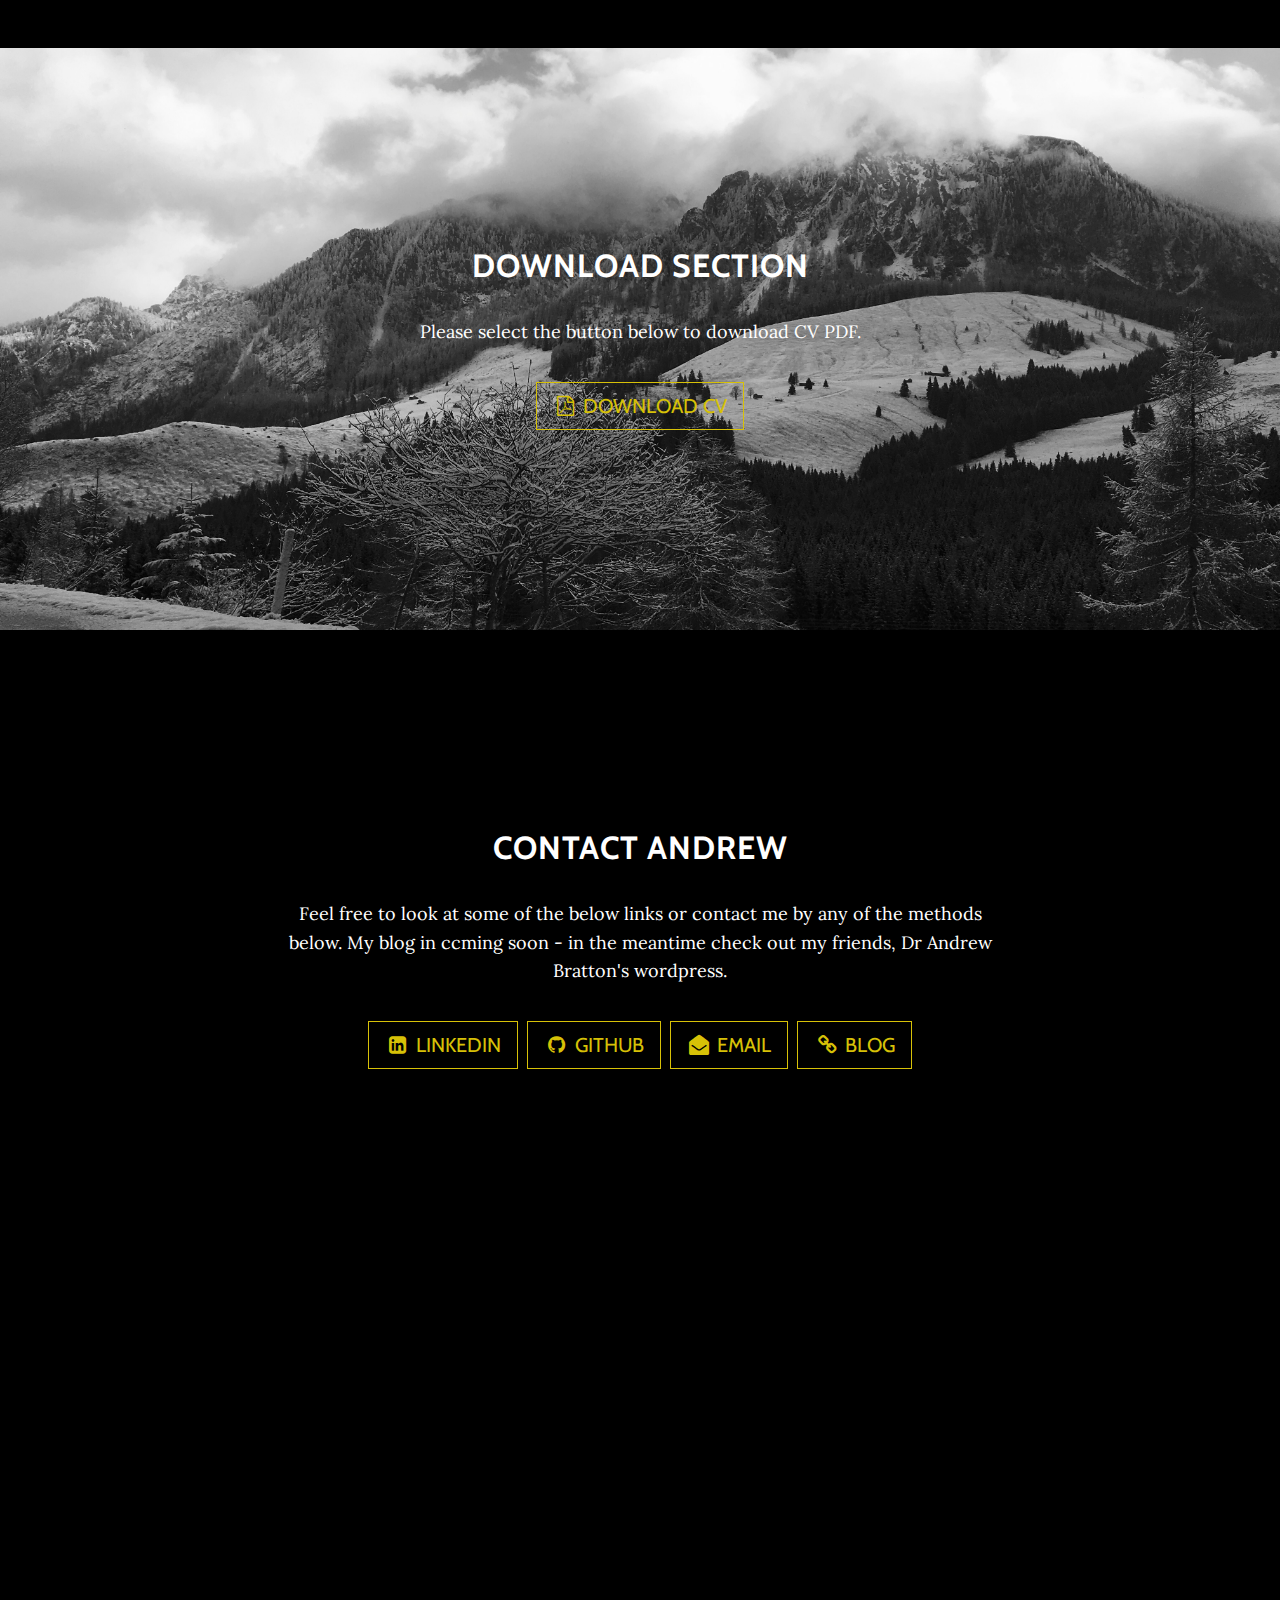
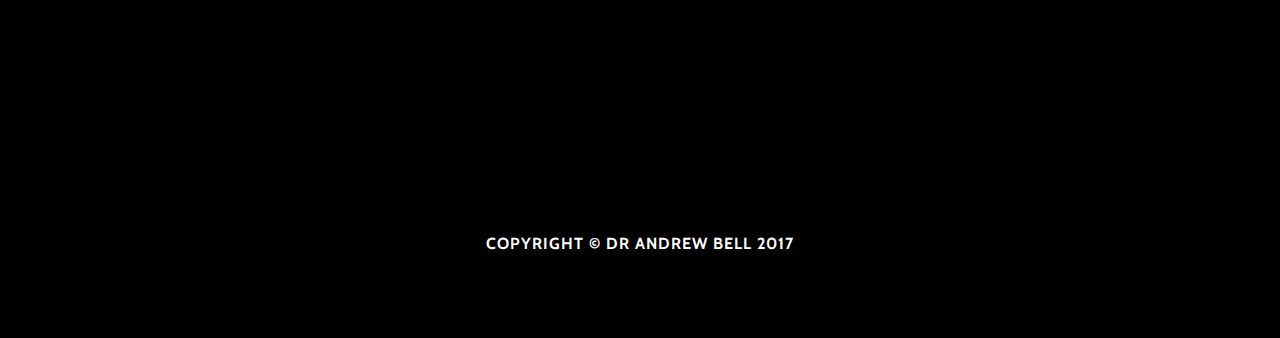
==== commit 87ea1379: "Update index.html" ====
--- a/index.html
+++ b/index.html
@@ -37,7 +37,7 @@
     <!-- Navigation -->
     <nav class="navbar navbar-expand-lg navbar-light fixed-top" id="mainNav">
       <div class="container">
-          <a class="navbar-brand js-scroll-trigger" href="#page-top"> <img style="	width: 64px;" src="img/profile-pic.JPG"></a>
+          <a class="navbar-brand js-scroll-trigger" href="#page-top"> <img style="	width: 64px;" src="img/profile-pic.png"></a>
           <a class="navbar-brand js-scroll-trigger" href="#about"> Dr Andrew Bell </a>
         <button class="navbar-toggler navbar-toggler-right" type="button" data-toggle="collapse" data-target="#navbarResponsive" aria-controls="navbarResponsive" aria-expanded="false" aria-label="Toggle navigation">
           Menu
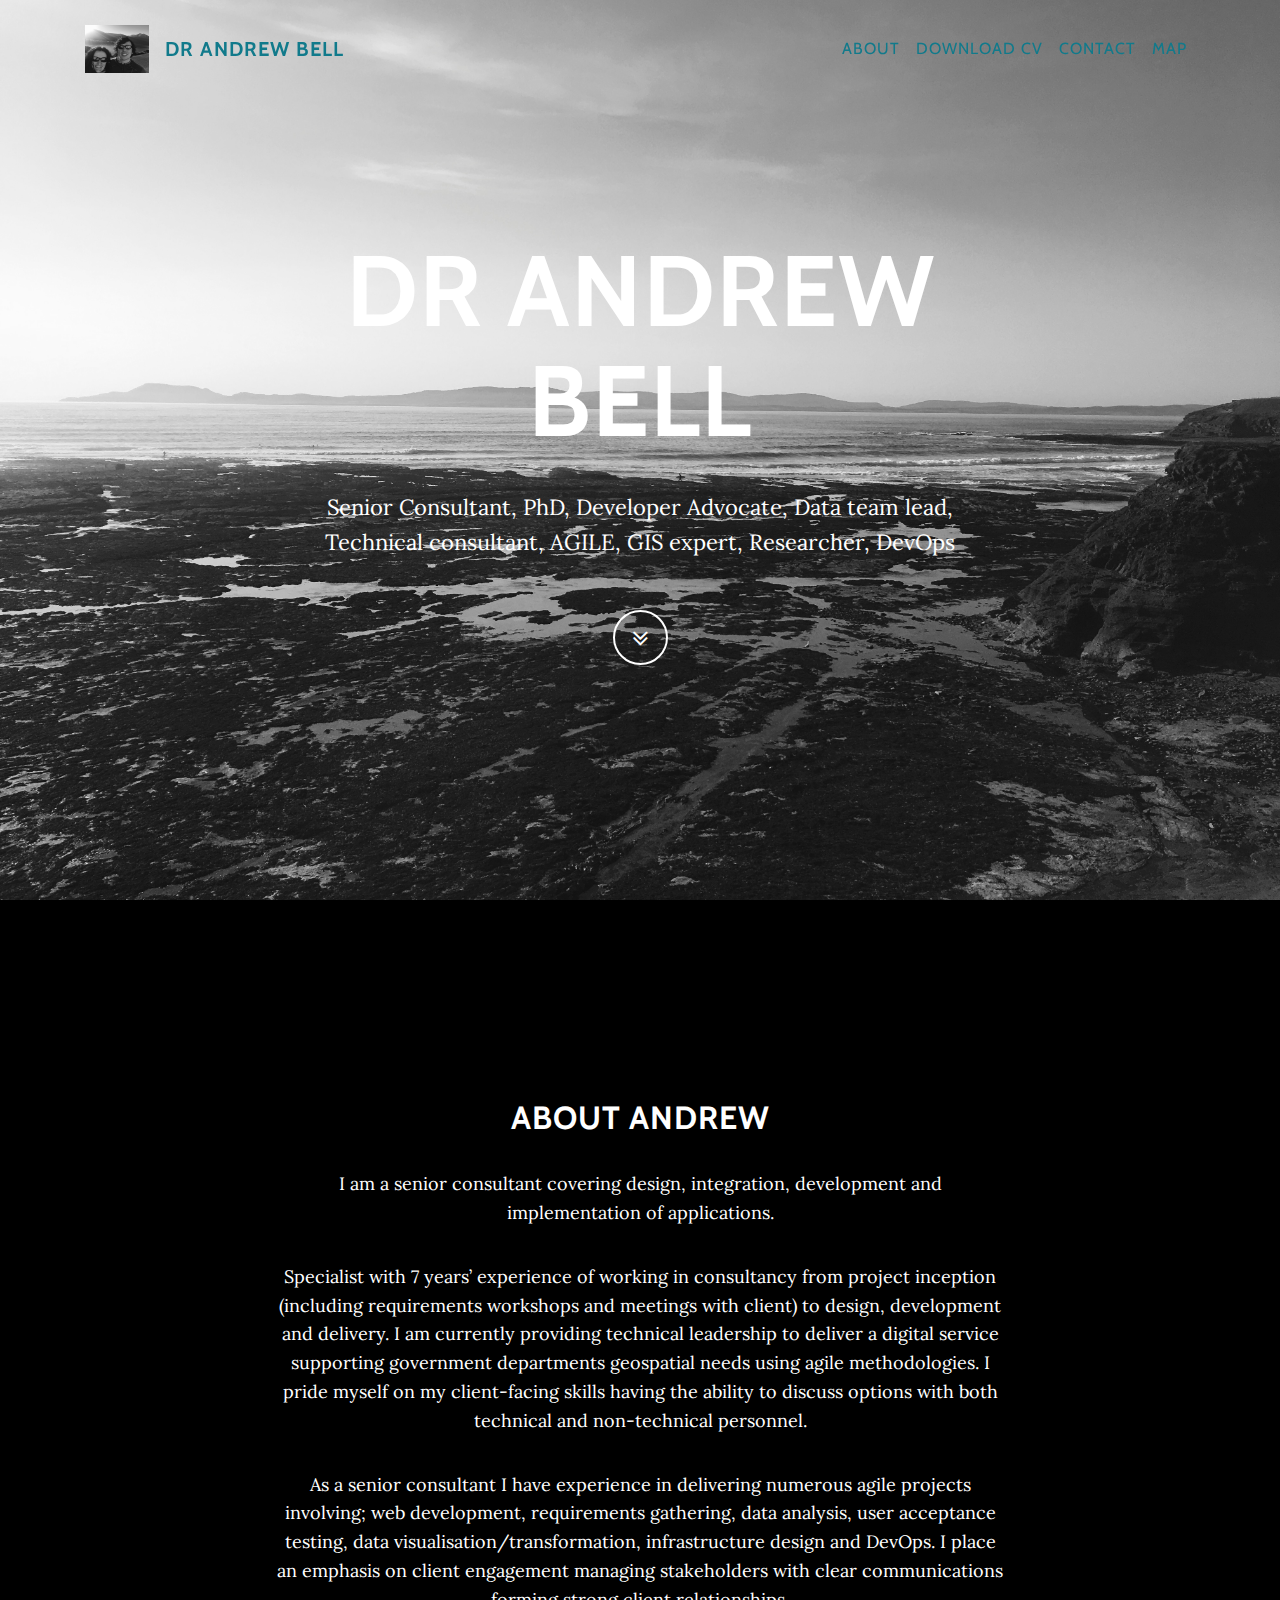
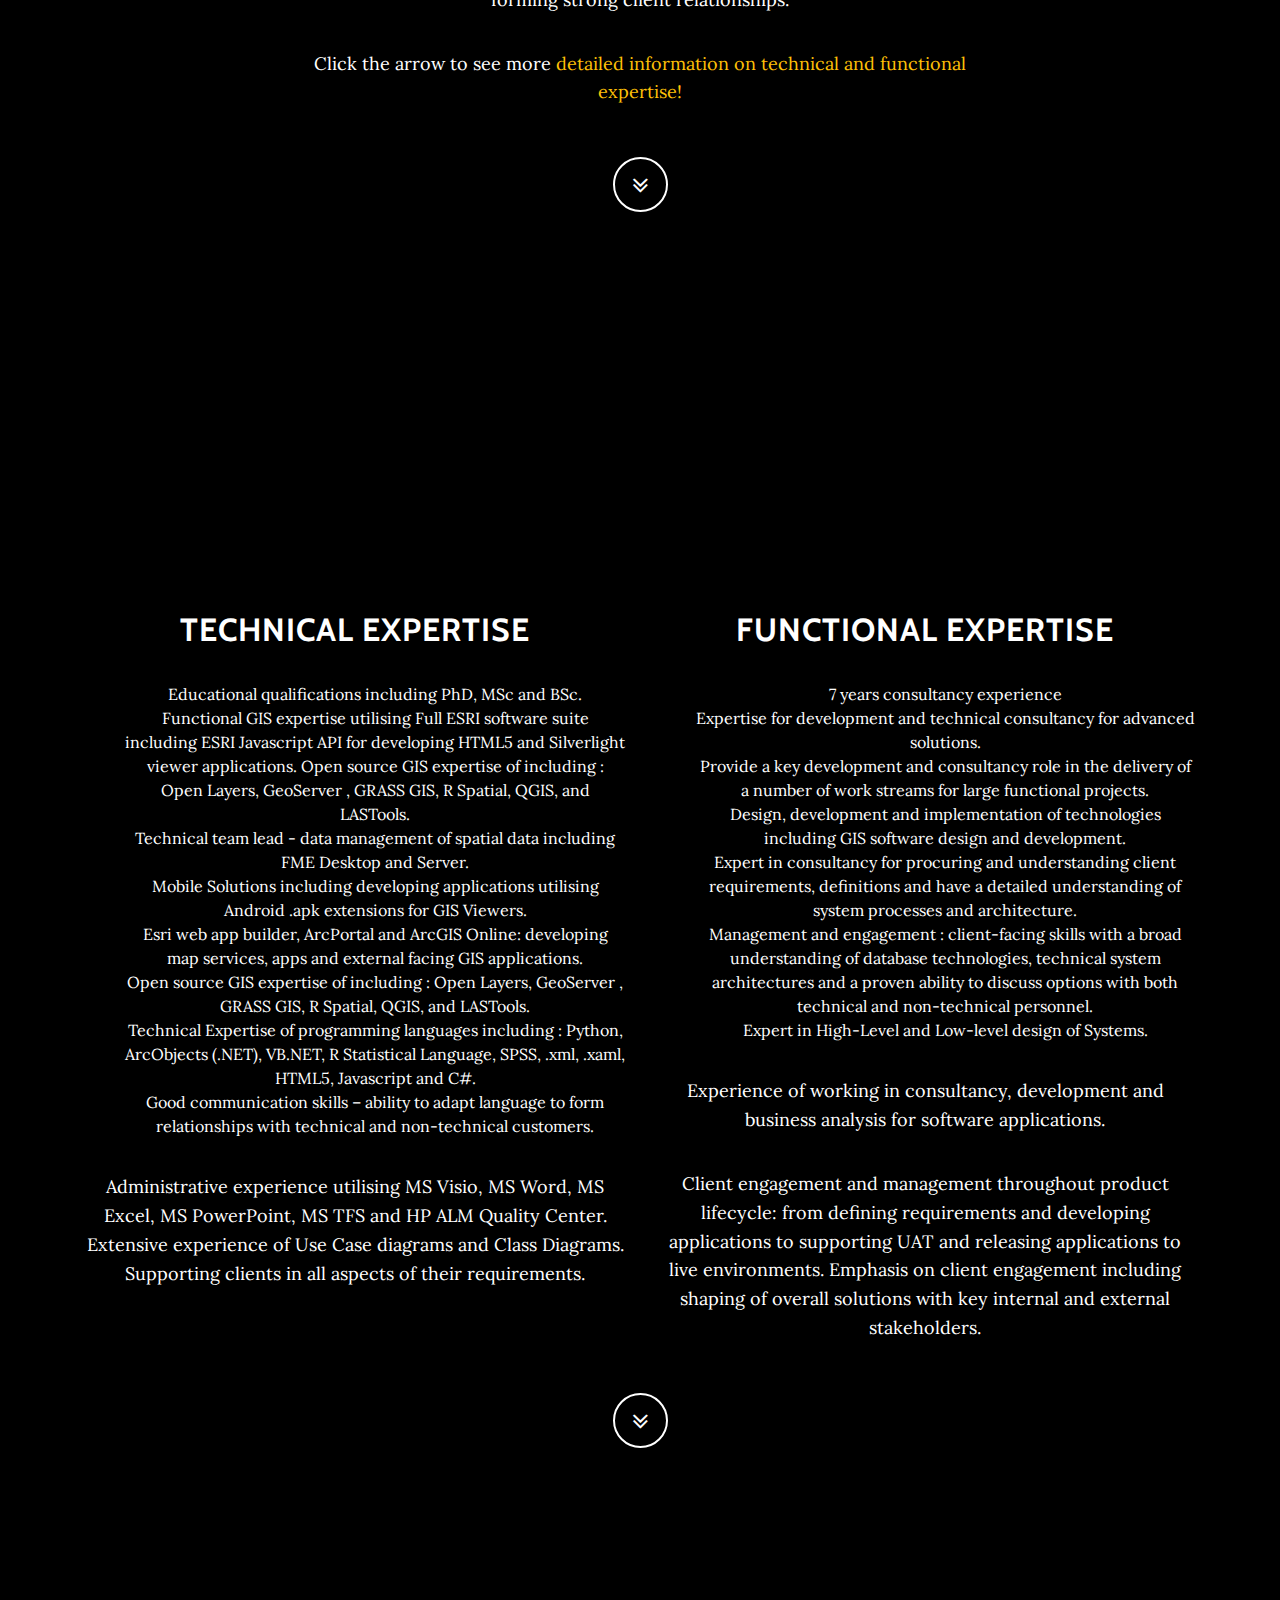
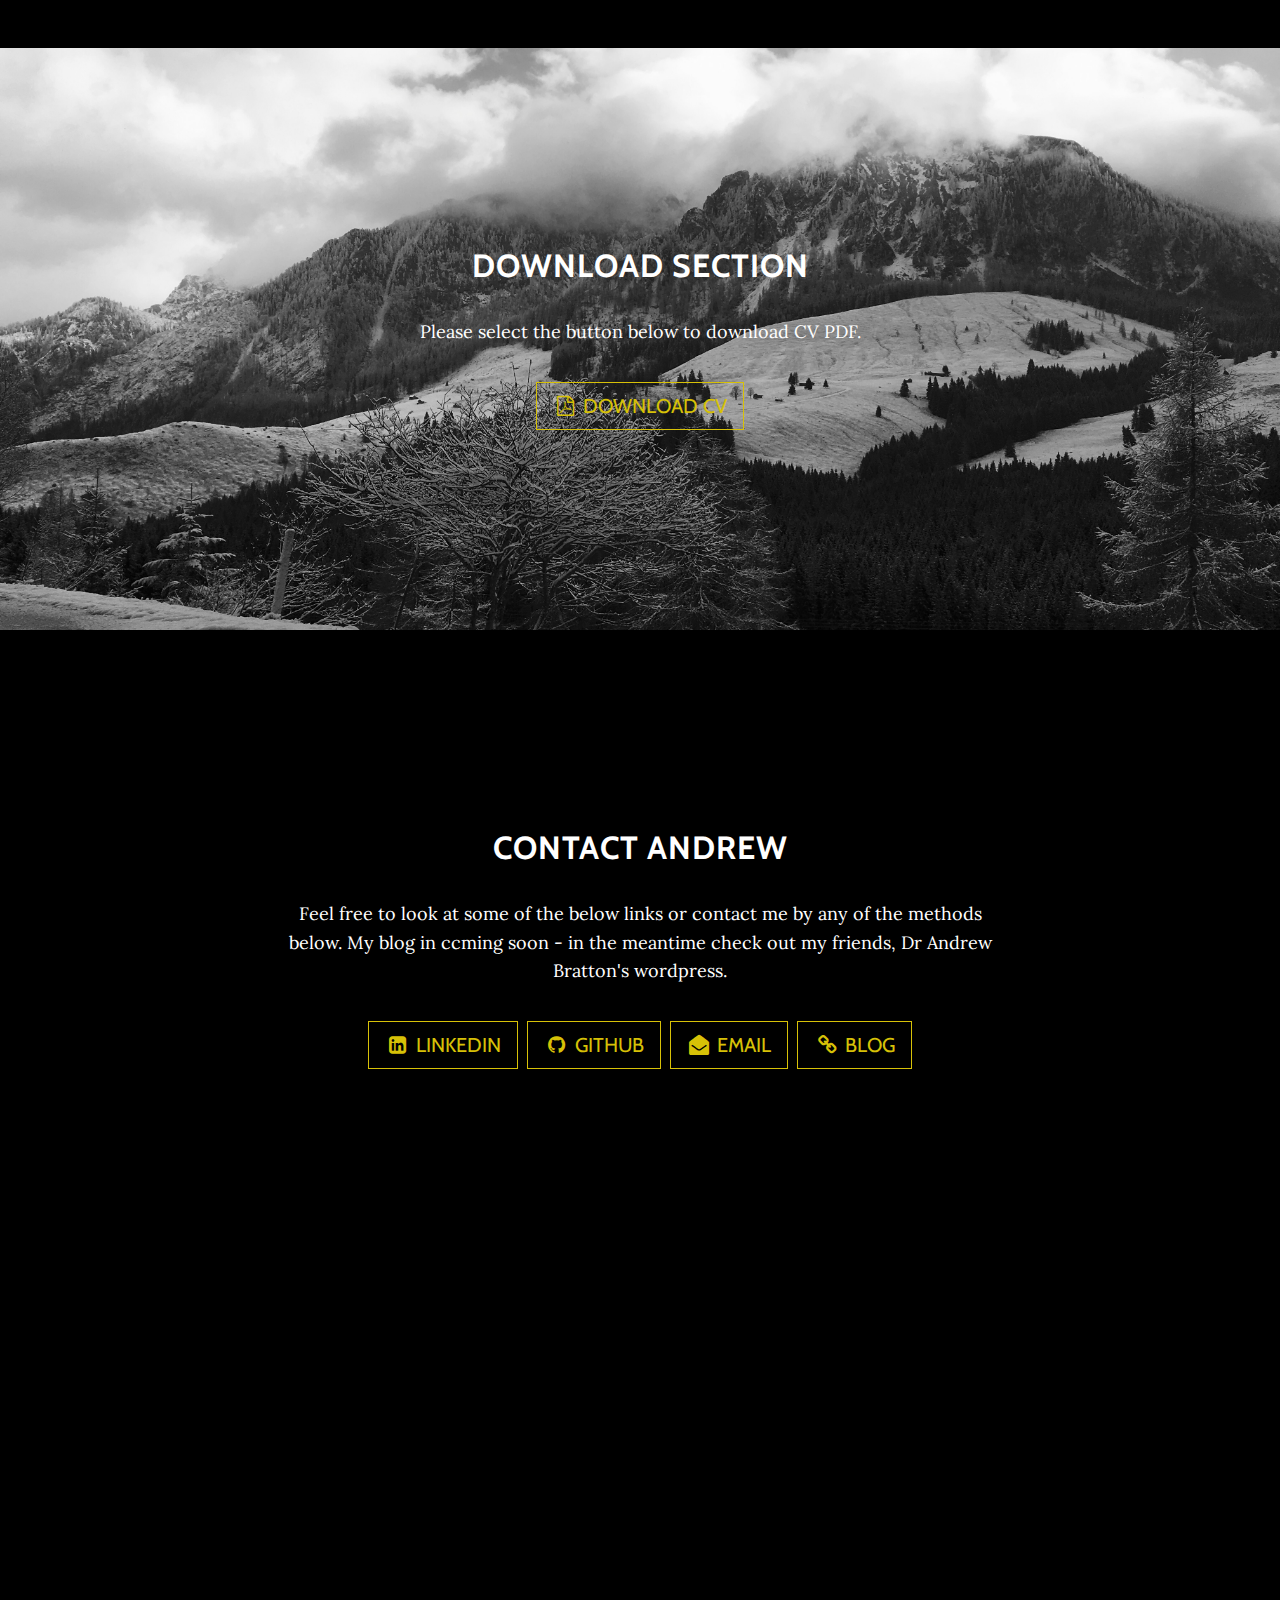
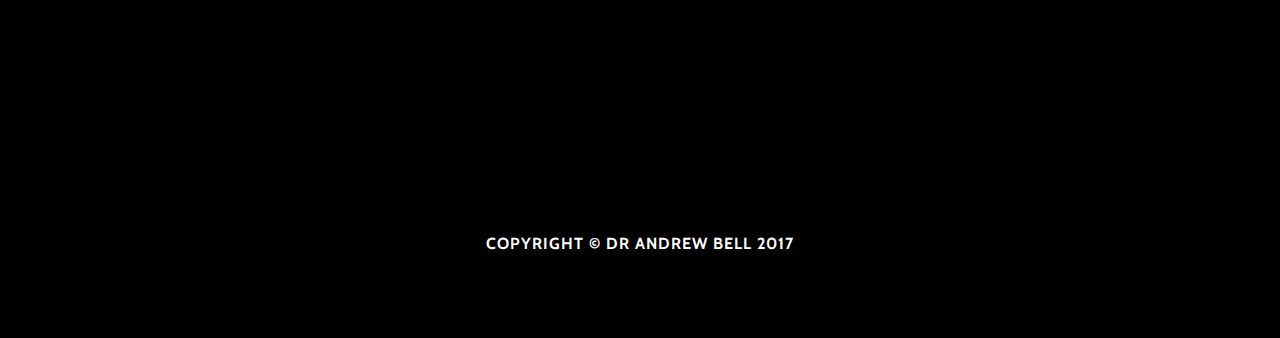
==== commit 20b237a4: "Update index.html" ====
--- a/index.html
+++ b/index.html
@@ -69,7 +69,7 @@
           <div class="row">
             <div class="col-lg-8 mx-auto">
               <h1 class="brand-heading">DR ANDREW BELL</h1>
-              <p class="intro-text">Senior Consulant, PhD, Developer Advocate, Data team lead, 
+              <p class="intro-text">Senior Consultant, PhD, Developer Advocate, Data team lead, 
                 <br> Technical consultant, AGILE, GIS expert, Researcher, DevOps</p>
               <a href="#about" class="btn btn-circle js-scroll-trigger">
                 <i class="fa fa-angle-double-down animated"></i>
@@ -122,11 +122,11 @@
                       <h2>Functional Expertise</h2>
                       <p>
                           <ul style ="list-style-type:none">
-                            <li>5 years consultancy experience</li>
+                            <li>7 years consultancy experience</li>
                             <li>Expertise for development and technical consultancy for advanced solutions.</li>
                             <li>Provide a key development and consultancy role in the delivery of a number of work streams for large functional projects.</li>
                             <li>Design, development and implementation of technologies including GIS software design and development.</li>
-                            <li>Expert inconsultancy for procuring and understanding client requirements, definitions and have a detailed understanding of system processes and architecture. </li>
+                            <li>Expert in consultancy for procuring and understanding client requirements, definitions and have a detailed understanding of system processes and architecture. </li>
                             <li>Management and engagement : client-facing skills with a broad understanding of database technologies, technical system architectures and a proven ability to discuss options with both technical and non-technical personnel.</li>
                             <li>Expert in High-Level and Low-level design of Systems.</li>                         
                            </ul>             
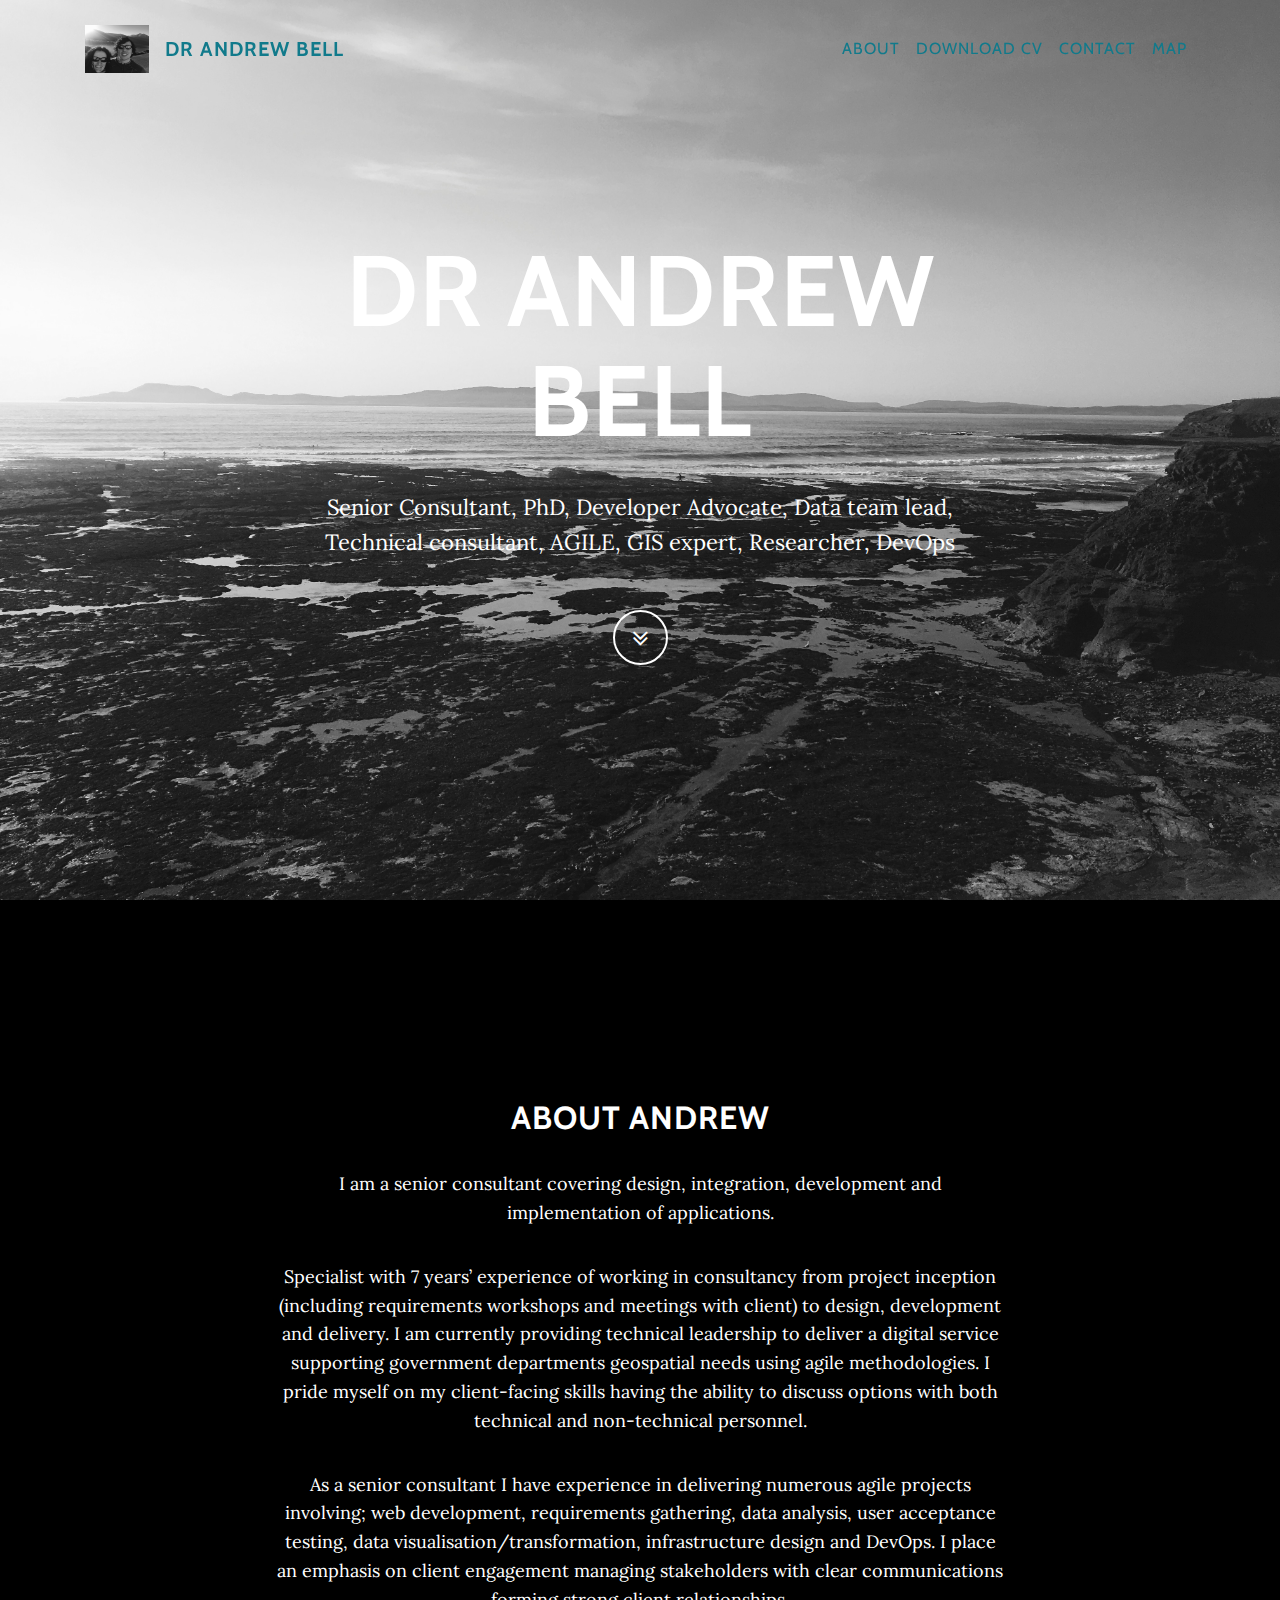
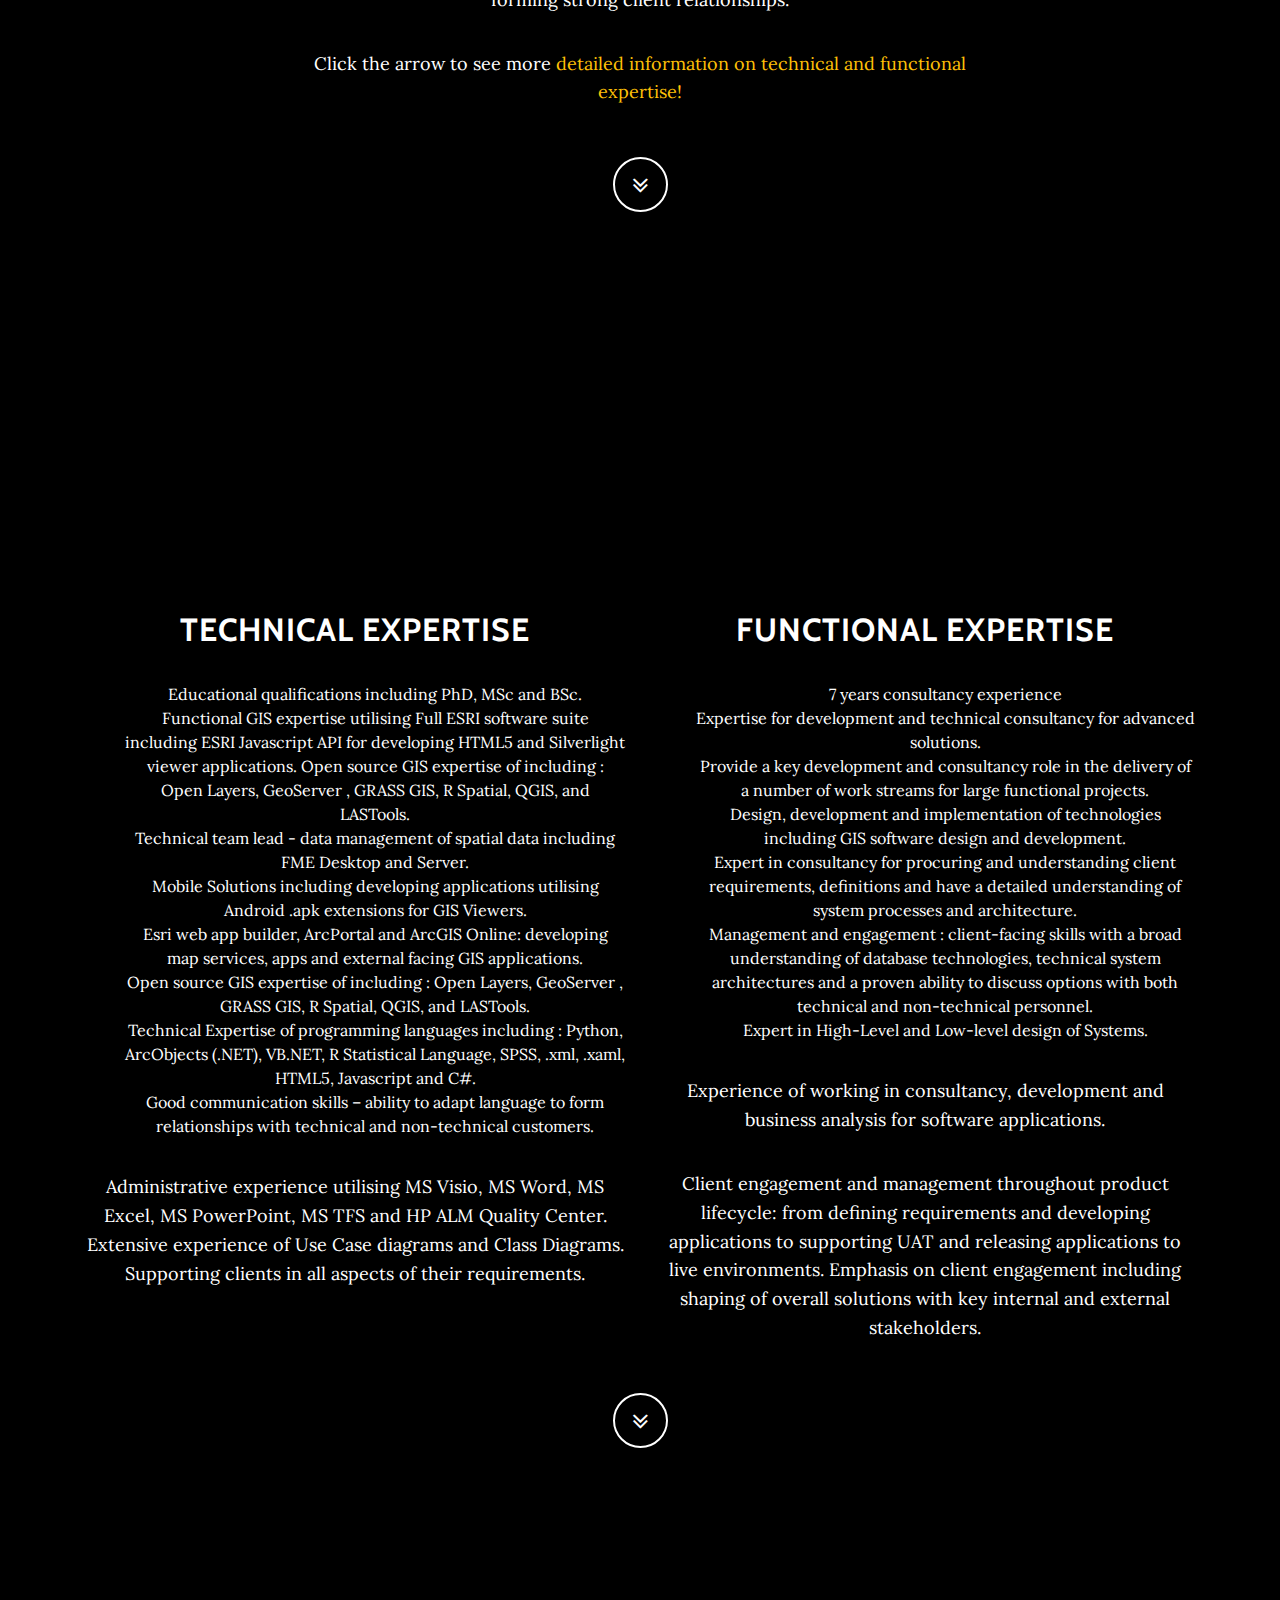
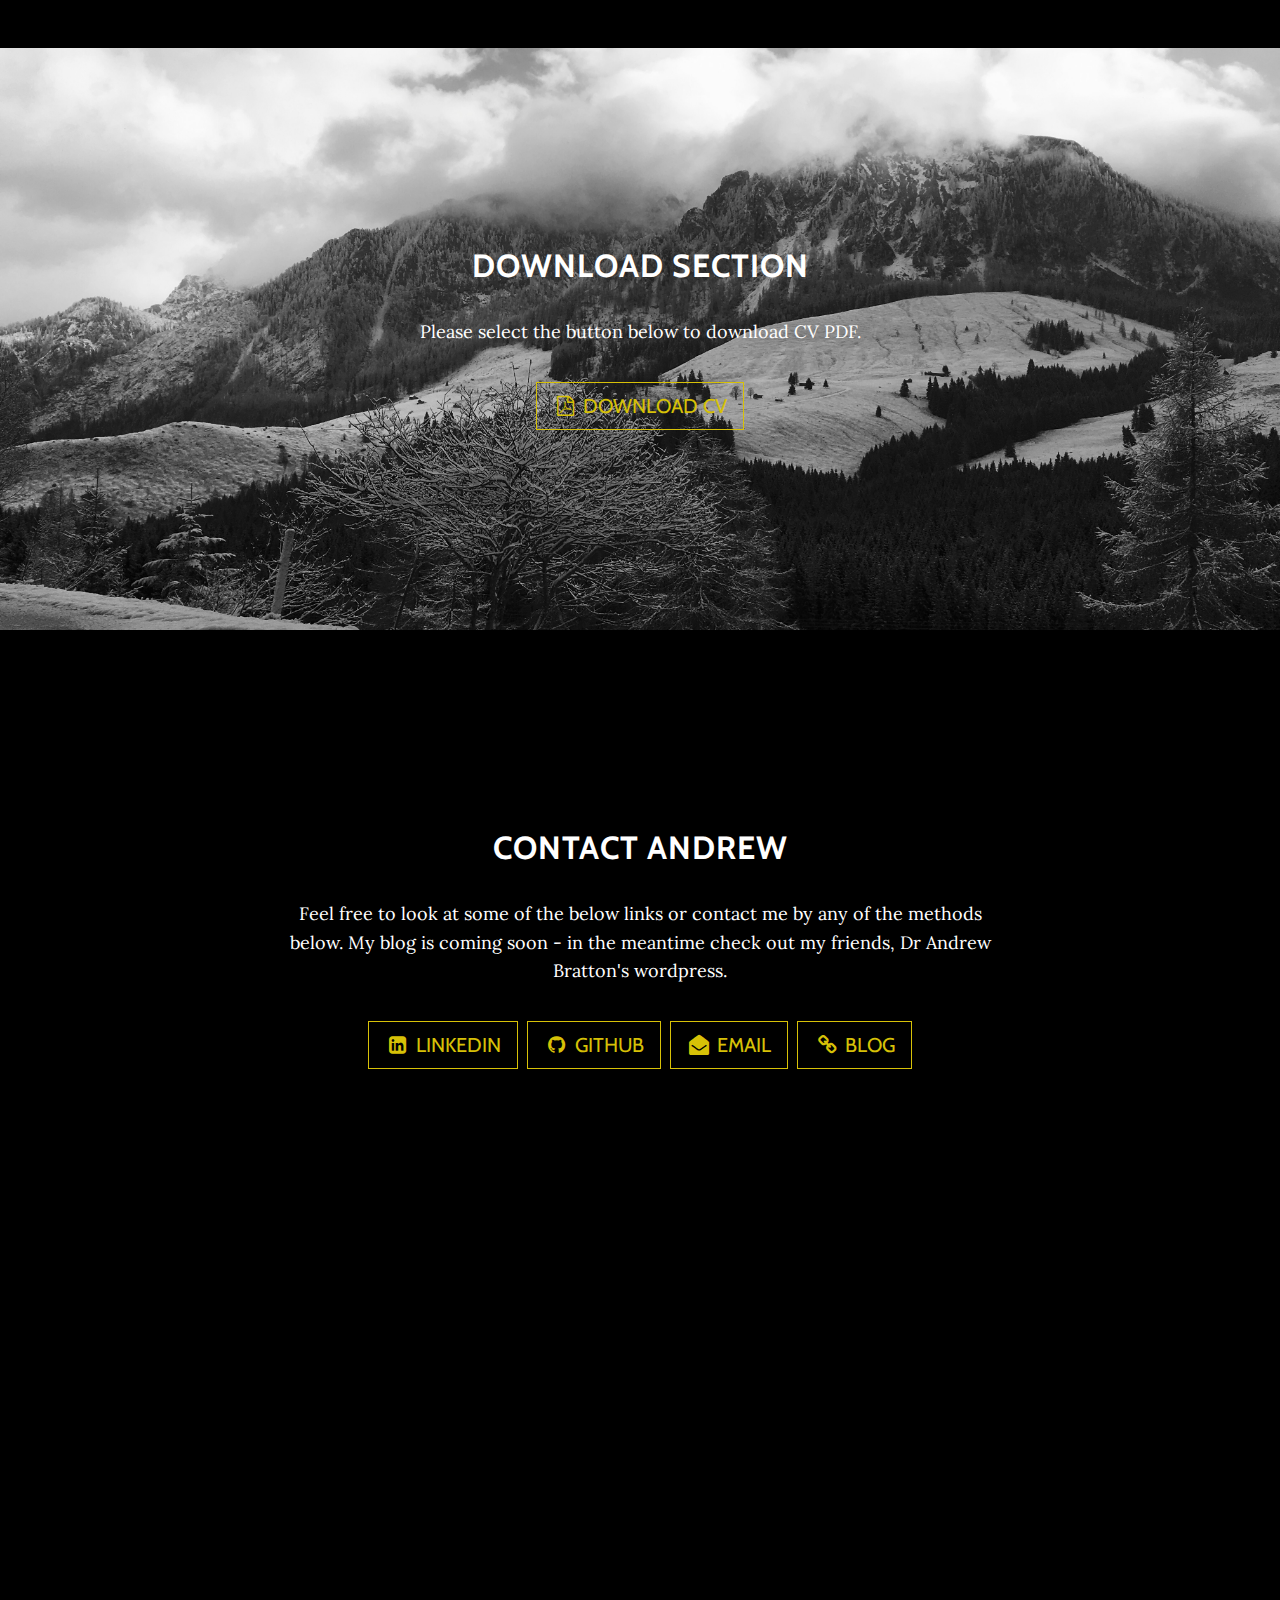
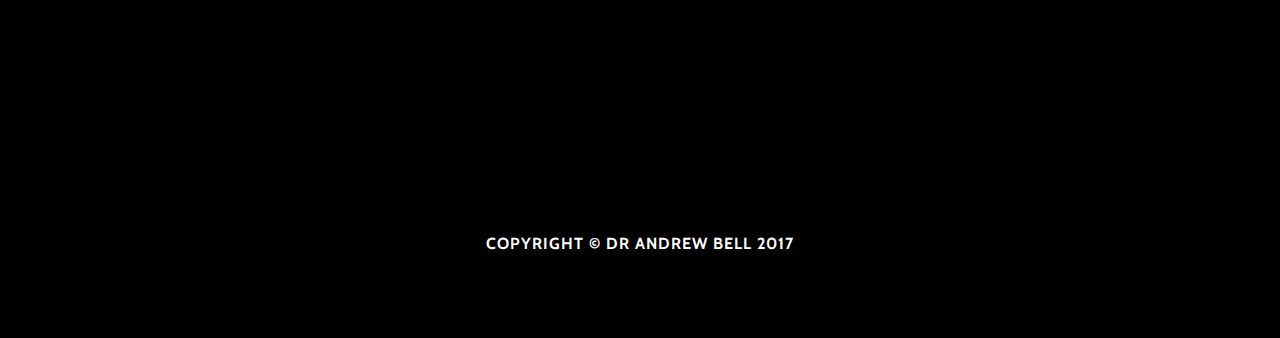
==== commit 814a7138: "Update index.html" ====
--- a/index.html
+++ b/index.html
@@ -167,7 +167,7 @@
         <div class="row">
           <div class="col-lg-8 mx-auto">
             <h2>Contact Andrew</h2>
-            <p>Feel free to look at some of the below links or contact me by any of the methods below. My blog in ccming soon - in the meantime check out my friends, Dr Andrew Bratton's wordpress.
+            <p>Feel free to look at some of the below links or contact me by any of the methods below. My blog is coming soon - in the meantime check out my friends, Dr Andrew Bratton's wordpress.
               <!--<a href="http://startbootstrap.com/template-overviews/grayscale/">Grayscale template overview page</a>
               on Start Bootstrap to give some feedback about this theme!</p>--></p>
             <ul class="list-inline banner-social-buttons">
